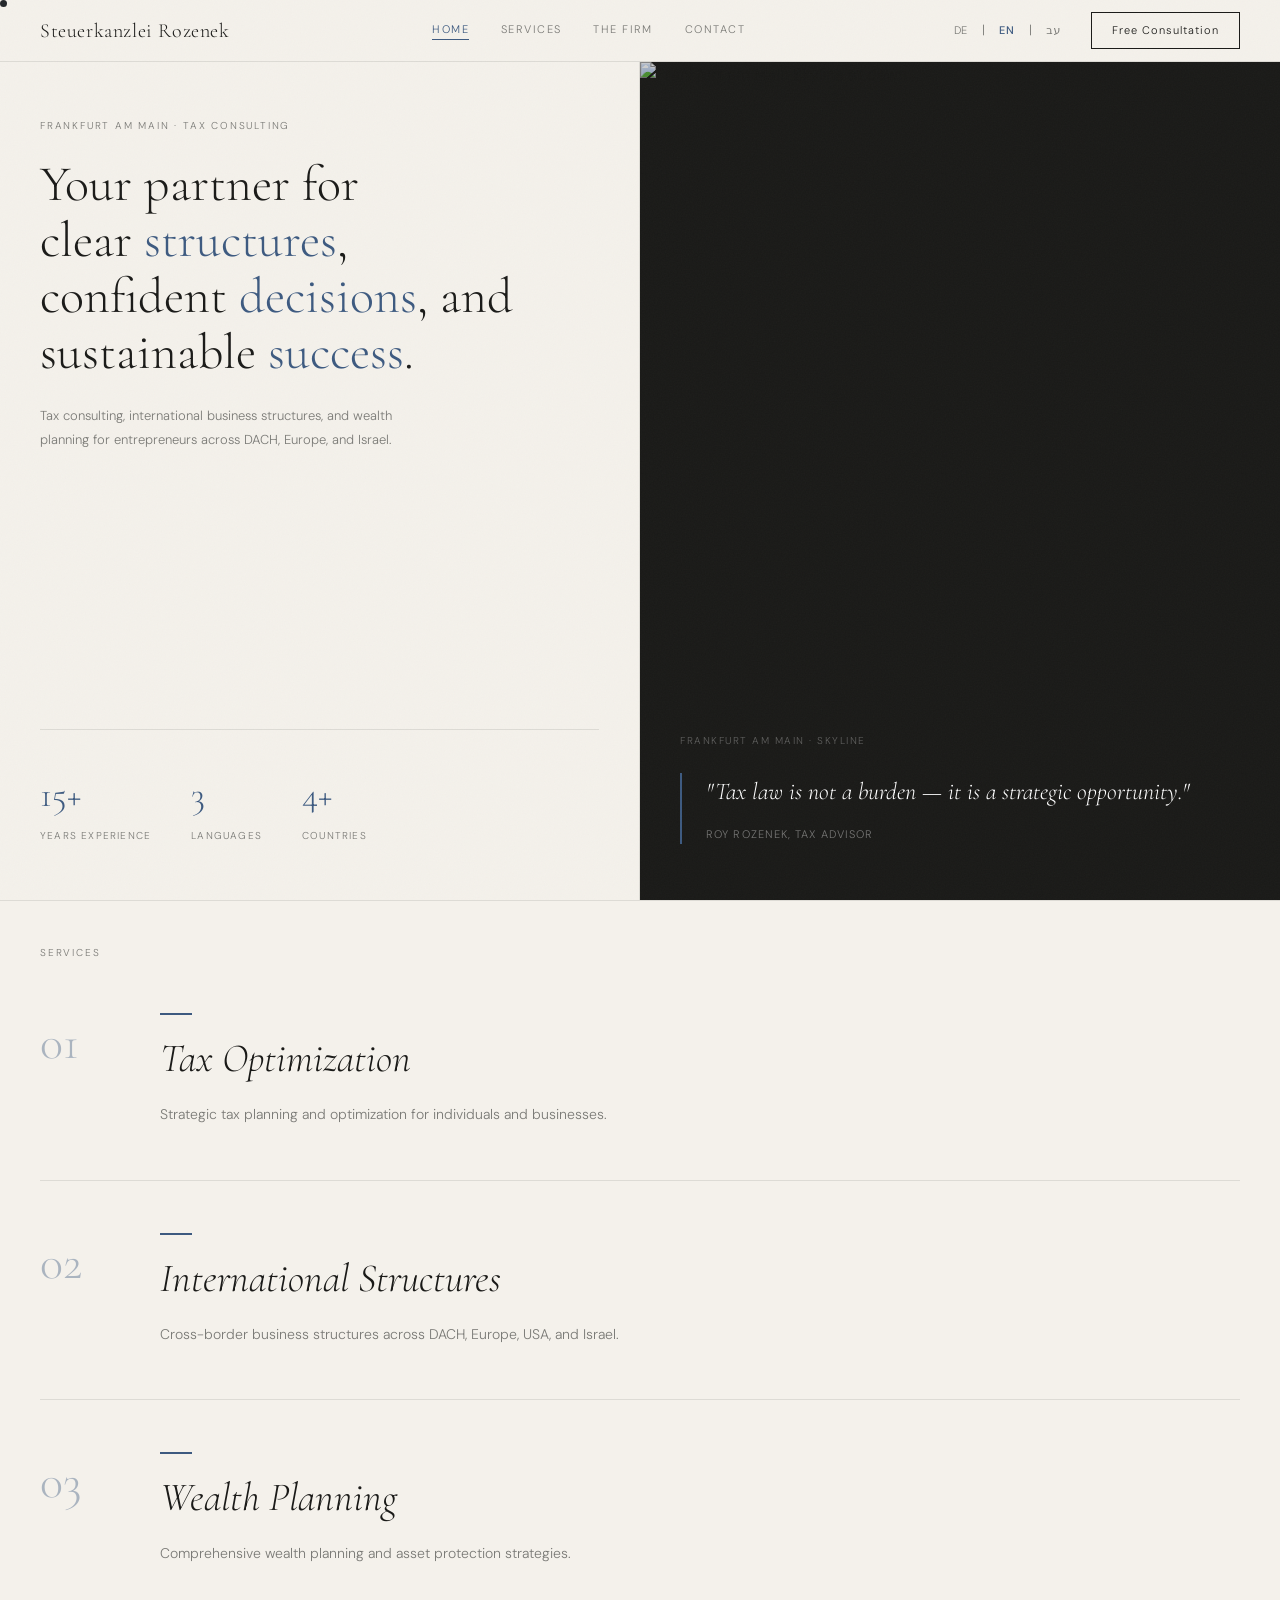
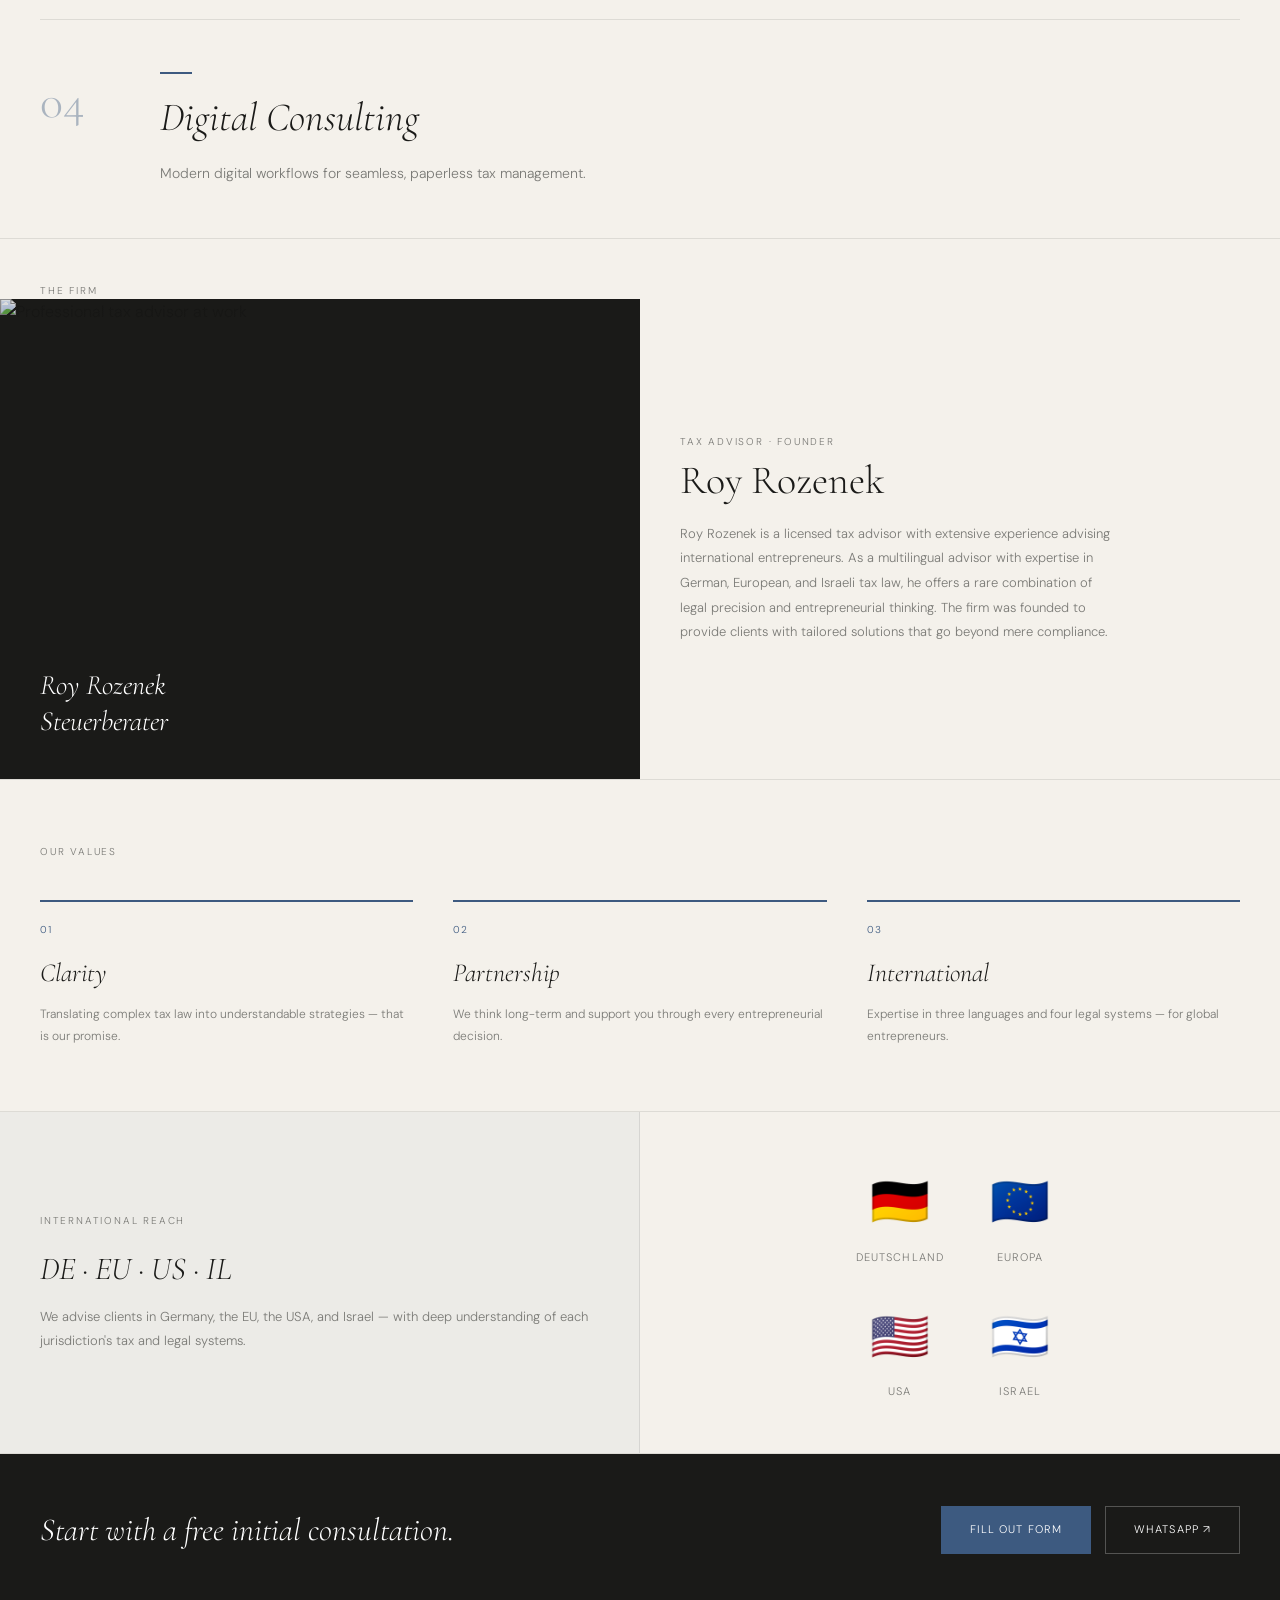
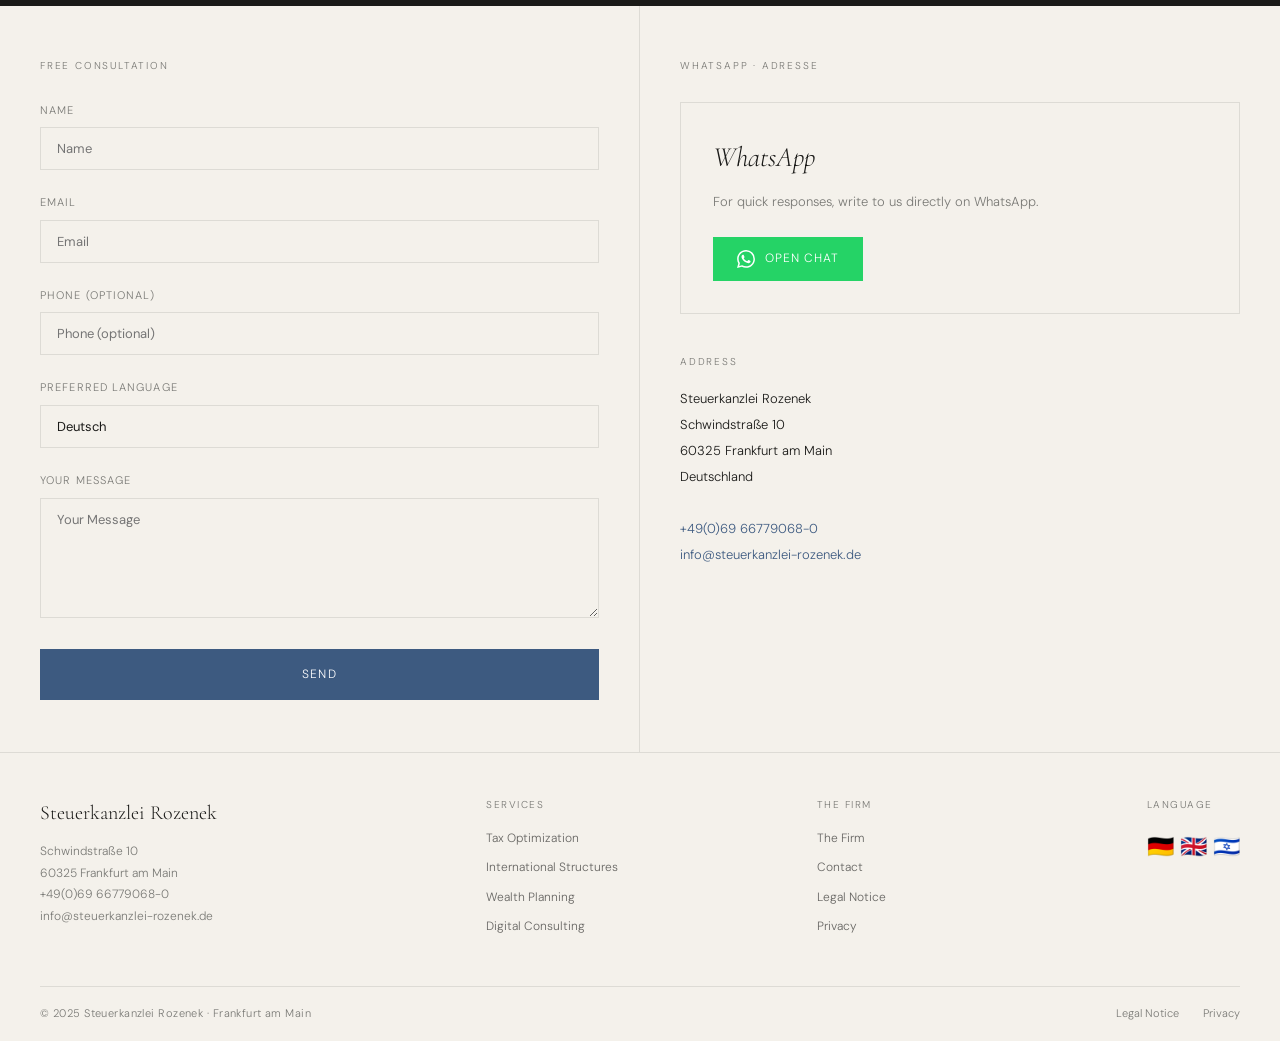
==== index.html @ 2267c28c "feat: merge all pages into single-page layout with anchor navigation" ====
<!DOCTYPE html>
<html lang="de" dir="ltr">
<head>
  <meta charset="UTF-8">
  <meta name="viewport" content="width=device-width, initial-scale=1.0">
  <title>Steuerkanzlei Rozenek — Frankfurt am Main</title>
  <meta name="description" content="Steuerberatung, internationale Unternehmensstrukturen und Vermögensplanung. Frankfurt am Main.">
  <link rel="preconnect" href="https://fonts.googleapis.com">
  <link rel="preconnect" href="https://fonts.gstatic.com" crossorigin>
  <link href="https://fonts.googleapis.com/css2?family=Cormorant+Garamond:ital,wght@0,300;0,400;1,300;1,400&family=DM+Sans:wght@300;400;500&display=swap" rel="stylesheet">
  <link rel="stylesheet" href="style.css">
  <style>
    /* ── Hero ── */
    .hero { display: grid; grid-template-columns: 1fr 1fr; min-height: calc(100vh - var(--nav-h)); }
    .hero-left {
      padding: 56px 40px; display: flex; flex-direction: column;
      justify-content: space-between; border-right: 1px solid var(--line);
    }
    .hero-label { font-size: 10px; letter-spacing: .18em; text-transform: uppercase; color: var(--muted); margin-bottom: 22px; }
    .hero-title { font-family: var(--serif); font-size: 50px; font-weight: 300; line-height: 1.12; }
    .hero-title > span { display: block; }
    .hero-title .kw { color: var(--accent); font-style: normal; }
    .hero-subtitle { font-size: 13px; color: var(--muted); line-height: 1.85; max-width: 380px; margin-top: 24px; }
    .hero-stats { display: flex; gap: 40px; padding-top: 36px; border-top: 1px solid var(--line); }
    .stat-num { font-family: var(--serif); font-size: 36px; font-weight: 300; color: var(--accent); }
    .stat-label { font-size: 10px; letter-spacing: .12em; text-transform: uppercase; color: var(--muted); margin-top: 4px; }
    .hero-right {
      background: var(--bg-dark); padding: 56px 40px;
      display: flex; flex-direction: column; justify-content: flex-end;
      position: relative; overflow: hidden;
    }
    .hero-right-img {
      position: absolute; inset: 0;
      width: 100%; height: 100%; object-fit: cover;
      animation: heroZoom 14s ease-in-out infinite;
      transform-origin: center center;
    }
    @keyframes heroZoom {
      0%, 100% { transform: scale(1.0); }
      50%       { transform: scale(1.10); }
    }
    .hero-right-overlay {
      position: absolute; inset: 0;
      background: linear-gradient(to top, rgba(26,26,24,.82) 0%, rgba(26,26,24,.40) 55%, rgba(26,26,24,.22) 100%);
    }
    .hero-img-label { font-size: 10px; letter-spacing: .15em; text-transform: uppercase; color: rgba(255,255,255,.3); margin-bottom: 24px; position: relative; }
    .quote-block { position: relative; border-left: 2px solid var(--accent); padding-left: 24px; }
    .quote-text { font-family: var(--serif); font-size: 24px; font-weight: 300; font-style: italic; color: #fff; line-height: 1.55; margin-bottom: 16px; }
    .quote-author { font-size: 11px; letter-spacing: .1em; text-transform: uppercase; color: rgba(255,255,255,.4); }

    /* ── Section head ── */
    .section-head { padding: 44px 40px 0; border-top: 1px solid var(--line); }
    .section-head-label { font-size: 10px; letter-spacing: .18em; text-transform: uppercase; color: var(--muted); }

    /* ── Services section ── */
    .services-list { padding: 0 40px; }
    .service-row {
      display: grid; grid-template-columns: 80px 1fr;
      gap: 40px; padding: 52px 0;
      border-bottom: 1px solid var(--line);
      align-items: start;
    }
    .service-row:last-child { border-bottom: none; }
    .service-row-num { font-family: var(--serif); font-size: 48px; font-weight: 300; color: var(--accent); opacity: .4; line-height: 1; padding-top: 6px; }
    .service-row-body { max-width: 720px; }
    .service-row-name { font-family: var(--serif); font-size: 40px; font-weight: 300; font-style: italic; margin-bottom: 20px; line-height: 1.15; }
    .service-row-desc { font-size: 14px; color: var(--muted); line-height: 1.9; }
    .service-row-accent { display: block; width: 32px; height: 2px; background: var(--accent); margin-bottom: 20px; }

    /* ── About section ── */
    .roy-section { display: grid; grid-template-columns: 1fr 1fr; border-bottom: 1px solid var(--line); }
    .roy-photo {
      background: var(--bg-dark); min-height: 480px;
      display: flex; align-items: flex-end; padding: 40px;
      position: relative; overflow: hidden;
    }
    .roy-photo-img {
      position: absolute; inset: 0;
      width: 100%; height: 100%; object-fit: cover;
      object-position: center top;
      filter: grayscale(18%) contrast(1.04);
      transition: transform 8s ease;
    }
    .roy-photo:hover .roy-photo-img { transform: scale(1.04); }
    .roy-photo::before {
      content: ''; position: absolute; inset: 0; z-index: 1;
      background: linear-gradient(to top, rgba(26,26,24,.88) 0%, rgba(26,26,24,.40) 55%, rgba(26,26,24,.15) 100%);
    }
    .roy-photo-label { position: relative; z-index: 2; font-family: var(--serif); font-size: 28px; font-weight: 300; font-style: italic; color: #fff; line-height: 1.3; }
    .roy-bio { padding: 52px 40px; display: flex; flex-direction: column; justify-content: center; }
    .roy-bio-label { font-size: 10px; letter-spacing: .18em; text-transform: uppercase; color: var(--muted); margin-bottom: 8px; }
    .roy-name { font-family: var(--serif); font-size: 40px; font-weight: 300; margin-bottom: 20px; line-height: 1.1; }
    .roy-bio-text { font-size: 13px; color: var(--muted); line-height: 1.9; max-width: 440px; }
    .values-section { padding: 64px 40px; border-bottom: 1px solid var(--line); }
    .values-label { font-size: 10px; letter-spacing: .18em; text-transform: uppercase; color: var(--muted); margin-bottom: 40px; }
    .values-grid { display: grid; grid-template-columns: repeat(3, 1fr); gap: 40px; }
    .value-item { border-top: 2px solid var(--accent); padding-top: 20px; }
    .value-num { font-size: 10px; color: var(--accent); letter-spacing: .1em; margin-bottom: 14px; }
    .value-title { font-family: var(--serif); font-size: 26px; font-weight: 300; font-style: italic; margin-bottom: 10px; }
    .value-desc { font-size: 12px; color: var(--muted); line-height: 1.8; }
    .reach-section { display: grid; grid-template-columns: 1fr 1fr; border-bottom: 1px solid var(--line); }
    .reach-left { padding: 52px 40px; background: rgba(61,90,128,.04); display: flex; flex-direction: column; justify-content: center; border-right: 1px solid var(--line); }
    .reach-label { font-size: 10px; letter-spacing: .18em; text-transform: uppercase; color: var(--muted); margin-bottom: 20px; }
    .reach-title { font-family: var(--serif); font-size: 32px; font-weight: 300; font-style: italic; line-height: 1.25; margin-bottom: 16px; }
    .reach-text { font-size: 13px; color: var(--muted); line-height: 1.85; }
    .reach-right { padding: 52px 40px; display: flex; align-items: center; justify-content: center; }
    .flags-grid { display: grid; grid-template-columns: 1fr 1fr; gap: 32px; }
    .flag-item { text-align: center; }
    .flag-item .flag { font-size: 48px; margin-bottom: 8px; }
    .flag-item .flag-label { font-size: 11px; letter-spacing: .1em; text-transform: uppercase; color: var(--muted); }

    /* ── Contact section ── */
    .contact-grid { display: grid; grid-template-columns: 1fr 1fr; min-height: 540px; }
    .contact-form-col { padding: 52px 40px; border-right: 1px solid var(--line); }
    .contact-right-col { padding: 52px 40px; }
    .contact-col-label { font-size: 10px; letter-spacing: .18em; text-transform: uppercase; color: var(--muted); margin-bottom: 28px; }
    .form-group { margin-bottom: 24px; }
    .form-group label { display: block; font-size: 11px; letter-spacing: .1em; text-transform: uppercase; color: var(--muted); margin-bottom: 8px; }
    .form-group input, .form-group select, .form-group textarea {
      width: 100%; padding: 12px 16px;
      border: 1px solid var(--line); background: transparent;
      font-family: var(--sans); font-size: 13px; color: var(--text);
      transition: border-color .2s; outline: none; appearance: none;
    }
    .form-group input:focus, .form-group select:focus, .form-group textarea:focus { border-color: var(--accent); }
    .form-group textarea { resize: vertical; min-height: 120px; }
    .form-submit {
      width: 100%; padding: 16px; background: var(--accent); color: #fff;
      font-size: 12px; letter-spacing: .1em; text-transform: uppercase;
      border: none; cursor: pointer; font-family: var(--sans);
      transition: background .2s, transform .2s, box-shadow .2s;
    }
    .form-submit:hover { background: #2e4460; transform: translateY(-2px); box-shadow: 0 8px 24px rgba(61,90,128,.25); }
    .form-success {
      display: none; padding: 20px; border-left: 3px solid var(--accent);
      background: rgba(61,90,128,.06);
      font-family: var(--serif); font-style: italic; font-size: 18px;
      line-height: 1.5; color: var(--text);
    }
    .wa-card { border: 1px solid var(--line); padding: 32px; margin-bottom: 40px; transition: border-color .2s; }
    .wa-card:hover { border-color: var(--accent); }
    .wa-card-title { font-family: var(--serif); font-size: 28px; font-weight: 300; font-style: italic; margin-bottom: 12px; }
    .wa-card-text { font-size: 13px; color: var(--muted); margin-bottom: 24px; line-height: 1.7; }
    .wa-btn {
      display: inline-flex; align-items: center; gap: 10px;
      background: #25D366; color: #fff; padding: 12px 24px;
      font-size: 12px; letter-spacing: .08em; text-transform: uppercase;
      transition: background .2s;
    }
    .wa-btn:hover { background: #1da851; }
    .address-title { font-size: 10px; letter-spacing: .18em; text-transform: uppercase; color: var(--muted); margin-bottom: 16px; }
    .address-text { font-size: 13px; color: var(--text); line-height: 2; }
    .address-text a { color: var(--accent); }

    /* ── Responsive ── */
    @media (max-width: 860px) {
      .hero { grid-template-columns: 1fr; }
      .hero-right { display: none; }
      .section-head { padding: 32px 20px 0; }
      .services-list { padding: 0 20px; }
      .service-row { grid-template-columns: 1fr; gap: 14px; padding: 40px 0; }
      .service-row-num { font-size: 32px; }
      .service-row-name { font-size: 28px; }
      .roy-section { grid-template-columns: 1fr; }
      .roy-photo { min-height: 280px; }
      .roy-bio { padding: 32px 20px; }
      .values-section { padding: 44px 20px; }
      .values-grid { grid-template-columns: 1fr; gap: 28px; }
      .reach-section { grid-template-columns: 1fr; }
      .reach-right { display: none; }
      .contact-grid { grid-template-columns: 1fr; }
      .contact-form-col { padding: 32px 20px; border-right: none; border-bottom: 1px solid var(--line); }
      .contact-right-col { padding: 32px 20px; }
    }
  </style>
</head>
<body>

<div class="cur" id="cur-dot"></div>
<div class="cur" id="cur-ring"></div>

<nav>
  <a href="#home" class="nav-logo">Steuerkanzlei Rozenek</a>
  <div class="nav-links">
    <a href="#home" class="active" data-i18n="nav_home">Startseite</a>
    <a href="#services" data-i18n="nav_services">Leistungen</a>
    <a href="#about" data-i18n="nav_about">Kanzlei</a>
    <a href="#contact" data-i18n="nav_contact">Kontakt</a>
  </div>
  <div class="nav-right">
    <div class="lang-switcher">
      <button data-lang="de" class="active">DE</button>
      <span class="lang-sep">|</span>
      <button data-lang="en">EN</button>
      <span class="lang-sep">|</span>
      <button data-lang="he">עב</button>
    </div>
    <a href="#contact" class="nav-cta" data-i18n="nav_cta">Erstberatung</a>
  </div>
  <button class="burger" id="burger" aria-label="Menu" aria-expanded="false">
    <span></span><span></span><span></span>
  </button>
</nav>

<div class="mobile-menu" id="mobile-menu">
  <a href="#home" data-i18n="nav_home">Startseite</a>
  <a href="#services" data-i18n="nav_services">Leistungen</a>
  <a href="#about" data-i18n="nav_about">Kanzlei</a>
  <a href="#contact" data-i18n="nav_contact">Kontakt</a>
  <a href="#contact" class="nav-cta" style="margin-top:8px" data-i18n="nav_cta">Erstberatung</a>
  <div class="mobile-lang">
    <button data-lang="de" class="active">DE</button>
    <button data-lang="en">EN</button>
    <button data-lang="he">עב</button>
  </div>
</div>

<!-- ═══ HOME ═══ -->
<section id="home" class="hero">
  <div class="hero-left">
    <div>
      <p class="hero-label reveal" data-i18n="hero_label">Frankfurt am Main · Steuerberatung</p>
      <h1 class="hero-title reveal">
        <span data-i18n="hero_title_1">Ihr Partner für</span>
        <span data-i18n-html="hero_line2">klare <em class="kw">Strukturen</em>,</span>
        <span data-i18n-html="hero_line3">sichere <em class="kw">Entscheidungen</em> und nachhaltigen <em class="kw">Erfolg</em>.</span>
      </h1>
      <p class="hero-subtitle reveal" data-i18n="hero_subtitle">Steuerberatung, internationale Unternehmensstrukturen und Vermögensplanung für Unternehmer in DACH, Europa und Israel.</p>
    </div>
    <div class="hero-stats reveal">
      <div><div class="stat-num">15+</div><div class="stat-label" data-i18n="stat_years_label">Jahre Erfahrung</div></div>
      <div><div class="stat-num">3</div><div class="stat-label" data-i18n="stat_langs_label">Sprachen</div></div>
      <div><div class="stat-num">4+</div><div class="stat-label" data-i18n="stat_countries_label">Länder</div></div>
    </div>
  </div>
  <div class="hero-right">
    <img class="hero-right-img"
         src="https://upload.wikimedia.org/wikipedia/commons/thumb/5/51/Seat_of_the_European_Central_Bank_and_Frankfurt_Skyline_at_dawn_20150422_1.jpg/1920px-Seat_of_the_European_Central_Bank_and_Frankfurt_Skyline_at_dawn_20150422_1.jpg"
         alt="Frankfurt am Main Skyline at dawn" loading="eager">
    <div class="hero-right-overlay"></div>
    <p class="hero-img-label">Frankfurt am Main · Skyline</p>
    <div class="quote-block reveal">
      <p class="quote-text" data-i18n="hero_quote">"Steuerrecht ist keine Last — es ist eine strategische Chance."</p>
      <p class="quote-author" data-i18n="hero_quote_author">Roy Rozenek, Steuerberater</p>
    </div>
  </div>
</section>

<!-- ═══ LEISTUNGEN ═══ -->
<section id="services">
  <div class="section-head">
    <p class="section-head-label reveal" data-i18n="services_label">Leistungen</p>
  </div>
  <div class="services-list">
    <div class="service-row reveal">
      <div class="service-row-num">01</div>
      <div class="service-row-body">
        <span class="service-row-accent"></span>
        <h2 class="service-row-name" data-i18n="s1_name">Steueroptimierung</h2>
        <p class="service-row-desc" data-i18n="s1_desc">Strategische Steuerplanung und -optimierung für Privatpersonen und Unternehmen.</p>
      </div>
    </div>
    <div class="service-row reveal">
      <div class="service-row-num">02</div>
      <div class="service-row-body">
        <span class="service-row-accent"></span>
        <h2 class="service-row-name" data-i18n="s2_name">Internationale Strukturen</h2>
        <p class="service-row-desc" data-i18n="s2_desc">Grenzüberschreitende Unternehmensstrukturen in DACH, Europa, USA und Israel.</p>
      </div>
    </div>
    <div class="service-row reveal">
      <div class="service-row-num">03</div>
      <div class="service-row-body">
        <span class="service-row-accent"></span>
        <h2 class="service-row-name" data-i18n="s3_name">Vermögensplanung</h2>
        <p class="service-row-desc" data-i18n="s3_desc">Umfassende Vermögensplanung und Vermögensschutzstrategien.</p>
      </div>
    </div>
    <div class="service-row reveal">
      <div class="service-row-num">04</div>
      <div class="service-row-body">
        <span class="service-row-accent"></span>
        <h2 class="service-row-name" data-i18n="s4_name">Digital Consulting</h2>
        <p class="service-row-desc" data-i18n="s4_desc">Moderne digitale Workflows für papierloses Steuer-Management.</p>
      </div>
    </div>
  </div>
</section>

<!-- ═══ KANZLEI ═══ -->
<section id="about">
  <div class="section-head">
    <p class="section-head-label reveal" data-i18n="about_label">Die Kanzlei</p>
  </div>
  <div class="roy-section">
    <div class="roy-photo reveal">
      <img class="roy-photo-img"
           src="https://images.pexels.com/photos/7821716/pexels-photo-7821716.jpeg?auto=compress&cs=tinysrgb&w=900&q=85"
           alt="Professional tax advisor at work" loading="lazy">
      <div class="roy-photo-label">Roy Rozenek<br>Steuerberater</div>
    </div>
    <div class="roy-bio reveal">
      <p class="roy-bio-label" data-i18n="about_roy_label">Steuerberater · Gründer</p>
      <h2 class="roy-name">Roy Rozenek</h2>
      <p class="roy-bio-text" data-i18n="about_roy_bio">Roy Rozenek ist zugelassener Steuerberater mit langjähriger Erfahrung in der Beratung internationaler Unternehmer.</p>
    </div>
  </div>
  <div class="values-section">
    <p class="values-label reveal" data-i18n="values_label">Unsere Werte</p>
    <div class="values-grid">
      <div class="value-item reveal">
        <div class="value-num">01</div>
        <h3 class="value-title" data-i18n="val1_title">Klarheit</h3>
        <p class="value-desc" data-i18n="val1_desc">Komplexes Steuerrecht in verständliche Strategien übersetzen.</p>
      </div>
      <div class="value-item reveal">
        <div class="value-num">02</div>
        <h3 class="value-title" data-i18n="val2_title">Partnerschaft</h3>
        <p class="value-desc" data-i18n="val2_desc">Wir denken langfristig und begleiten Sie bei jeder Entscheidung.</p>
      </div>
      <div class="value-item reveal">
        <div class="value-num">03</div>
        <h3 class="value-title" data-i18n="val3_title">International</h3>
        <p class="value-desc" data-i18n="val3_desc">Kompetenz in drei Sprachen und vier Rechtssystemen.</p>
      </div>
    </div>
  </div>
  <div class="reach-section">
    <div class="reach-left">
      <p class="reach-label reveal" data-i18n="reach_label">Internationale Präsenz</p>
      <h2 class="reach-title reveal">DE · EU · US · IL</h2>
      <p class="reach-text reveal" data-i18n="reach_text">Wir beraten Mandanten in Deutschland, der EU, den USA und Israel.</p>
    </div>
    <div class="reach-right reveal">
      <div class="flags-grid">
        <div class="flag-item"><div class="flag">🇩🇪</div><div class="flag-label">Deutschland</div></div>
        <div class="flag-item"><div class="flag">🇪🇺</div><div class="flag-label">Europa</div></div>
        <div class="flag-item"><div class="flag">🇺🇸</div><div class="flag-label">USA</div></div>
        <div class="flag-item"><div class="flag">🇮🇱</div><div class="flag-label">Israel</div></div>
      </div>
    </div>
  </div>
</section>

<!-- ═══ CTA ═══ -->
<section class="cta-band">
  <p class="cta-band-text reveal" data-i18n="cta_text">Starten Sie mit einer kostenlosen Erstberatung.</p>
  <div class="cta-band-buttons reveal">
    <a href="#contact" class="btn-primary" data-i18n="cta_btn_form">Formular ausfüllen</a>
    <a href="#contact" class="btn-wa" data-i18n="cta_btn_wa">WhatsApp ↗</a>
  </div>
</section>

<!-- ═══ KONTAKT ═══ -->
<section id="contact">
  <div class="contact-grid">
    <div class="contact-form-col">
      <p class="contact-col-label reveal" data-i18n="nav_cta">Erstberatung</p>
      <form id="contact-form" class="reveal" action="https://formspree.io/f/YOUR_FORM_ID" method="POST">
        <div class="form-group">
          <label for="name" data-i18n="form_name">Name</label>
          <input type="text" id="name" name="name" required data-i18n-placeholder="form_name" placeholder="Name">
        </div>
        <div class="form-group">
          <label for="email" data-i18n="form_email">E-Mail</label>
          <input type="email" id="email" name="email" required data-i18n-placeholder="form_email" placeholder="E-Mail">
        </div>
        <div class="form-group">
          <label for="phone" data-i18n="form_phone">Telefon (optional)</label>
          <input type="tel" id="phone" name="phone" data-i18n-placeholder="form_phone" placeholder="Telefon (optional)">
        </div>
        <div class="form-group">
          <label for="lang_pref" data-i18n="form_lang">Bevorzugte Sprache</label>
          <select id="lang_pref" name="lang_preference">
            <option value="de">Deutsch</option>
            <option value="en">English</option>
            <option value="he">עברית</option>
          </select>
        </div>
        <div class="form-group">
          <label for="message" data-i18n="form_message">Ihre Nachricht</label>
          <textarea id="message" name="message" required data-i18n-placeholder="form_message" placeholder="Ihre Nachricht"></textarea>
        </div>
        <button type="submit" class="form-submit" data-i18n="form_submit">Senden</button>
      </form>
      <div class="form-success" id="form-success" data-i18n="form_success">
        Vielen Dank! Wir melden uns in Kürze bei Ihnen.
      </div>
    </div>
    <div class="contact-right-col">
      <p class="contact-col-label reveal">WhatsApp · Adresse</p>
      <div class="wa-card reveal">
        <h3 class="wa-card-title" data-i18n="wa_title">WhatsApp</h3>
        <p class="wa-card-text" data-i18n="wa_text">Für schnelle Antworten schreiben Sie uns direkt auf WhatsApp.</p>
        <a class="wa-btn" href="https://wa.me/4969667790680" data-i18n-href="wa" target="_blank" rel="noopener">
          <svg width="18" height="18" viewBox="0 0 24 24" fill="currentColor"><path d="M17.472 14.382c-.297-.149-1.758-.867-2.03-.967-.273-.099-.471-.148-.67.15-.197.297-.767.966-.94 1.164-.173.199-.347.223-.644.075-.297-.15-1.255-.463-2.39-1.475-.883-.788-1.48-1.761-1.653-2.059-.173-.297-.018-.458.13-.606.134-.133.298-.347.446-.52.149-.174.198-.298.298-.497.099-.198.05-.371-.025-.52-.075-.149-.669-1.612-.916-2.207-.242-.579-.487-.5-.669-.51-.173-.008-.371-.01-.57-.01-.198 0-.52.074-.792.372-.272.297-1.04 1.016-1.04 2.479 0 1.462 1.065 2.875 1.213 3.074.149.198 2.096 3.2 5.077 4.487.709.306 1.262.489 1.694.625.712.227 1.36.195 1.871.118.571-.085 1.758-.719 2.006-1.413.248-.694.248-1.289.173-1.413-.074-.124-.272-.198-.57-.347m-5.421 7.403h-.004a9.87 9.87 0 01-5.031-1.378l-.361-.214-3.741.982.998-3.648-.235-.374a9.86 9.86 0 01-1.51-5.26c.001-5.45 4.436-9.884 9.888-9.884 2.64 0 5.122 1.03 6.988 2.898a9.825 9.825 0 012.893 6.994c-.003 5.45-4.437 9.884-9.885 9.884m8.413-18.297A11.815 11.815 0 0012.05 0C5.495 0 .16 5.335.157 11.892c0 2.096.547 4.142 1.588 5.945L.057 24l6.305-1.654a11.882 11.882 0 005.683 1.448h.005c6.554 0 11.89-5.335 11.893-11.893a11.821 11.821 0 00-3.48-8.413z"/></svg>
          <span data-i18n="wa_btn">Chat öffnen</span>
        </a>
      </div>
      <div class="address-block reveal">
        <p class="address-title" data-i18n="address_label">Adresse</p>
        <div class="address-text">
          Steuerkanzlei Rozenek<br>
          Schwindstraße 10<br>
          60325 Frankfurt am Main<br>
          Deutschland<br><br>
          <a href="tel:+4969667790680">+49(0)69 66779068-0</a><br>
          <a href="mailto:info@steuerkanzlei-rozenek.de">info@steuerkanzlei-rozenek.de</a>
        </div>
      </div>
    </div>
  </div>
</section>

<footer>
  <div class="footer-grid">
    <div class="footer-brand">
      <div class="logo">Steuerkanzlei Rozenek</div>
      <p>Schwindstraße 10<br>60325 Frankfurt am Main<br>+49(0)69 66779068-0<br>info@steuerkanzlei-rozenek.de</p>
    </div>
    <div class="footer-col">
      <div class="footer-col-title" data-i18n="footer_col_services">Leistungen</div>
      <a href="#services" data-i18n="s1_name">Steueroptimierung</a>
      <a href="#services" data-i18n="s2_name">Internationale Strukturen</a>
      <a href="#services" data-i18n="s3_name">Vermögensplanung</a>
      <a href="#services" data-i18n="s4_name">Digital Consulting</a>
    </div>
    <div class="footer-col">
      <div class="footer-col-title" data-i18n="footer_col_firm">Kanzlei</div>
      <a href="#about" data-i18n="nav_about">Kanzlei</a>
      <a href="#contact" data-i18n="nav_contact">Kontakt</a>
      <a href="impressum.html" data-i18n="footer_impressum">Impressum</a>
      <a href="datenschutz.html" data-i18n="footer_privacy">Datenschutz</a>
    </div>
    <div>
      <div class="footer-col-title" data-i18n="footer_col_lang">Sprache</div>
      <div class="footer-flags">🇩🇪 🇬🇧 🇮🇱</div>
    </div>
  </div>
  <div class="footer-bottom">
    <span class="footer-bottom-left" data-i18n="footer_copy">© 2025 Steuerkanzlei Rozenek · Frankfurt am Main</span>
    <div class="footer-bottom-right">
      <a href="impressum.html" data-i18n="footer_impressum">Impressum</a>
      <a href="datenschutz.html" data-i18n="footer_privacy">Datenschutz</a>
    </div>
  </div>
</footer>

<script src="translations.js"></script>
<script src="i18n.js"></script>
<script src="main.js"></script>
<script>
  const form = document.getElementById('contact-form');
  const success = document.getElementById('form-success');
  if (form) {
    form.addEventListener('submit', async e => {
      e.preventDefault();
      const data = Object.fromEntries(new FormData(form));
      try {
        const res = await fetch(form.action, {
          method: 'POST',
          headers: { 'Content-Type': 'application/json', Accept: 'application/json' },
          body: JSON.stringify(data)
        });
        if (res.ok) { form.style.display = 'none'; success.style.display = 'block'; }
        else { alert('Submission error. Please try again.'); }
      } catch { alert('Network error. Please try again.'); }
    });
  }
</script>
</body>
</html>
---- style.css ----
/* ============================================================
   Steuerkanzlei Rozenek — style.css
============================================================ */

/* ── Reset ── */
*, *::before, *::after { box-sizing: border-box; margin: 0; padding: 0; }
html { scroll-behavior: smooth; scroll-padding-top: calc(var(--nav-h) + 16px); }
img  { display: block; max-width: 100%; }
a    { color: inherit; text-decoration: none; }
button { border: none; background: none; cursor: pointer; font: inherit; }

/* ── Tokens ── */
:root {
  --bg:      #F4F1EB;
  --bg-dark: #1A1A18;
  --text:    #1A1A18;
  --muted:   #7A7A76;
  --accent:  #3D5A80;
  --line:    rgba(26,26,24,.10);
  --serif:   'Cormorant Garamond', Georgia, serif;
  --sans:    'DM Sans', system-ui, sans-serif;
  --nav-h:   62px;
}

/* ── Base ── */
body {
  background: var(--bg);
  color: var(--text);
  font-family: var(--sans);
  font-weight: 300;
  line-height: 1.6;
  overflow-x: hidden;
  animation: pgIn .28s ease-out both;
}
@keyframes pgIn {
  from { opacity: 0; transform: translateY(4px); }
  to   { opacity: 1; transform: none; }
}

/* Grain overlay */
body::after {
  content: '';
  position: fixed; inset: 0;
  pointer-events: none; z-index: 9990; opacity: .03;
  background-image: url("data:image/svg+xml,%3Csvg xmlns='http://www.w3.org/2000/svg' width='300' height='300'%3E%3Cfilter id='n'%3E%3CfeTurbulence type='fractalNoise' baseFrequency='.75' numOctaves='4' stitchTiles='stitch'/%3E%3C/filter%3E%3Crect width='300' height='300' filter='url(%23n)'/%3E%3C/svg%3E");
}

/* ── Custom Cursor ── */
@media (pointer: fine)  { *, *::before, *::after { cursor: none !important; } }
@media (pointer: coarse){ .cur { display: none !important; } }
.cur {
  position: fixed; top: 0; left: 0;
  border-radius: 50%; pointer-events: none;
  z-index: 9999; will-change: transform;
  mix-blend-mode: difference;
}
#cur-dot  { width: 7px;  height: 7px;  background: #fff; opacity: .9; transition: width .22s, height .22s, opacity .22s; }
#cur-ring { width: 36px; height: 36px; border: 1px solid #fff; opacity: .5; transition: width .3s, height .3s, opacity .3s; }
body.hovering #cur-dot  { width: 11px; height: 11px; opacity: 1; }
body.hovering #cur-ring { width: 48px; height: 48px; opacity: .7; }

/* ── Scroll Reveals ── */
.reveal {
  opacity: 0;
  transform: translateY(28px);
  transition: opacity .75s ease, transform .75s ease;
}
.reveal.visible { opacity: 1; transform: none; }
.reveal:nth-child(2) { transition-delay: .08s; }
.reveal:nth-child(3) { transition-delay: .16s; }
.reveal:nth-child(4) { transition-delay: .24s; }

/* ── Accessibility ── */
:focus-visible {
  outline: 2px solid var(--accent);
  outline-offset: 3px;
}

/* ── Nav ── */
nav {
  display: flex; align-items: center; justify-content: space-between;
  padding: 0 40px; height: var(--nav-h);
  border-bottom: 1px solid var(--line);
  background: var(--bg);
  position: sticky; top: 0; z-index: 100;
  transition: box-shadow .25s, border-bottom-color .25s;
}
nav.scrolled { box-shadow: 0 2px 20px rgba(26,26,24,.07); border-bottom-color: rgba(26,26,24,.18); }

.nav-logo {
  font-family: var(--serif); font-size: 20px; font-weight: 300;
  letter-spacing: .03em; color: var(--text); white-space: nowrap;
}

.nav-links { display: flex; gap: 32px; }
.nav-links a {
  position: relative;
  font-size: 11px; letter-spacing: .13em; text-transform: uppercase;
  color: var(--muted); transition: color .2s;
}
.nav-links a::before {
  content: '';
  position: absolute;
  inset: -5px -10px;
  background: rgba(26,26,24,.05);
  border-radius: 3px;
  opacity: 0;
  transition: opacity .2s;
}
.nav-links a:hover { color: var(--accent); }
.nav-links a:hover::before { opacity: 1; }
.nav-links a.active { color: var(--accent); border-bottom: 1px solid var(--accent); padding-bottom: 1px; }

.nav-right { display: flex; align-items: center; gap: 24px; }

.lang-switcher { display: flex; align-items: center; gap: 8px; }
.lang-switcher button {
  font-size: 11px; letter-spacing: .08em; color: var(--muted);
  transition: color .2s, background .2s; background: none; border: none;
  padding: 4px 6px; border-radius: 3px; cursor: pointer;
}
.lang-switcher button:hover { background: rgba(26,26,24,.06); color: var(--text); }
.lang-switcher button.active { color: var(--accent); font-weight: 500; }
.lang-sep { color: var(--muted); font-size: 13px; }

.nav-cta {
  border: 1px solid var(--text); padding: 9px 20px;
  font-size: 11px; letter-spacing: .09em; color: var(--text);
  transition: background .2s, color .2s; white-space: nowrap;
}
.nav-cta:hover { background: var(--accent); border-color: var(--accent); color: #fff; }

/* Burger */
.burger { display: none; flex-direction: column; gap: 5px; padding: 4px; }
.burger span { display: block; width: 22px; height: 1px; background: var(--text); transition: transform .25s, opacity .25s; }

/* Mobile menu */
.mobile-menu {
  position: fixed; inset: var(--nav-h) 0 0 0;
  background: var(--bg); z-index: 99;
  display: flex; flex-direction: column;
  align-items: center; justify-content: center; gap: 32px;
  border-top: 1px solid var(--line);
  transform: translateX(100%);
  visibility: hidden;
  transition: transform .45s cubic-bezier(.77,0,.175,1), visibility .45s;
}
.mobile-menu.open { transform: translateX(0); visibility: visible; }
.mobile-menu a { font-size: 28px; font-family: var(--serif); font-weight: 300; font-style: italic; color: var(--text); }
.mobile-menu .mobile-lang { display: flex; gap: 20px; margin-top: 16px; }
.mobile-menu .mobile-lang button { font-size: 15px; color: var(--muted); background: none; border: none; cursor: pointer; padding: 6px 10px; border-radius: 3px; transition: color .2s, background .2s; }
.mobile-menu .mobile-lang button:hover { background: rgba(26,26,24,.06); color: var(--text); }
.mobile-menu .mobile-lang button.active { color: var(--accent); font-weight: 500; }

/* ── Page Hero (inner pages) ── */
.page-hero {
  padding: 52px 40px 44px;
  border-bottom: 1px solid var(--line);
}
.page-hero-label {
  font-size: 10px; letter-spacing: .18em; text-transform: uppercase;
  color: var(--muted); margin-bottom: 16px;
}
.page-hero-title {
  font-family: var(--serif); font-size: 48px; font-weight: 300;
  font-style: italic; line-height: 1.1; color: var(--text);
}

/* ── CTA Band ── */
.cta-band {
  background: var(--bg-dark); padding: 52px 40px;
  display: flex; align-items: center; justify-content: space-between; gap: 40px;
}
.cta-band-text {
  font-family: var(--serif); font-size: 32px; font-weight: 300;
  font-style: italic; color: #fff; line-height: 1.3; max-width: 480px;
}
.cta-band-buttons { display: flex; gap: 14px; flex-shrink: 0; }
.btn-primary {
  background: var(--accent); color: #fff;
  padding: 14px 28px; font-size: 11px; letter-spacing: .1em;
  text-transform: uppercase; border: 1px solid var(--accent);
  transition: background .2s, transform .2s, box-shadow .2s; cursor: pointer;
}
.btn-primary:hover { background: #2e4460; transform: translateY(-2px); box-shadow: 0 10px 28px rgba(61,90,128,.28); }
.btn-primary:active { transform: scale(.98); box-shadow: none; }
.btn-wa {
  background: transparent; color: #fff;
  border: 1px solid rgba(255,255,255,.25); padding: 14px 28px;
  font-size: 11px; letter-spacing: .1em; text-transform: uppercase;
  transition: border-color .2s, transform .2s; cursor: pointer;
}
.btn-wa:hover { border-color: rgba(255,255,255,.6); transform: translateY(-2px); }

/* ── Footer ── */
footer {
  background: var(--bg); border-top: 1px solid var(--line);
  padding: 44px 40px 0;
}
.footer-grid {
  display: grid; grid-template-columns: 1.4fr 1fr 1fr auto;
  gap: 40px; padding-bottom: 40px;
}
.footer-brand .logo {
  font-family: var(--serif); font-size: 20px; font-weight: 300;
  margin-bottom: 6px;
}
.footer-brand p { font-size: 12px; color: var(--muted); line-height: 1.8; margin-top: 12px; }
.footer-col-title {
  font-size: 10px; letter-spacing: .15em; text-transform: uppercase;
  color: var(--muted); margin-bottom: 16px;
}
.footer-col a { display: block; font-size: 12px; color: rgba(26,26,24,.65); margin-bottom: 10px; transition: color .2s, transform .2s; }
.footer-col a:hover { color: var(--accent); transform: translateX(4px); }
.footer-flags { display: flex; gap: 12px; font-size: 22px; }
.footer-bottom {
  border-top: 1px solid var(--line); padding: 18px 0;
  display: flex; justify-content: space-between; align-items: center;
}
.footer-bottom-left { font-size: 11px; color: var(--muted); letter-spacing: .04em; }
.footer-bottom-right { display: flex; gap: 24px; }
.footer-bottom-right a { font-size: 11px; color: var(--muted); transition: color .2s; }
.footer-bottom-right a:hover { color: var(--text); }

/* ── RTL Overrides ── */
[dir="rtl"] .nav-links        { flex-direction: row-reverse; }
[dir="rtl"] .nav-right        { flex-direction: row-reverse; }
[dir="rtl"] .hero-left        { border-right: none; border-left: 1px solid var(--line); }
[dir="rtl"] .quote-block      { border-left: none; border-right: 2px solid var(--accent); padding-left: 0; padding-right: 24px; }
[dir="rtl"] .services-grid    { direction: rtl; }
[dir="rtl"] .footer-grid      { direction: rtl; }
[dir="rtl"] .page-hero        { text-align: right; }
[dir="rtl"] .about-left       { text-align: right; }
[dir="rtl"] .cta-band         { flex-direction: row-reverse; }
[dir="rtl"] .footer-bottom    { flex-direction: row-reverse; }

[dir="rtl"] .nav-links a,
[dir="rtl"] .nav-cta,
[dir="rtl"] .lang-switcher button,
[dir="rtl"] .page-hero-label,
[dir="rtl"] .footer-col-title,
[dir="rtl"] .hero-label,
[dir="rtl"] .about-label,
[dir="rtl"] .services-label,
[dir="rtl"] .footer-bottom-left { letter-spacing: 0; }

[dir="rtl"] .cta-band-text,
[dir="rtl"] .mobile-menu a,
[dir="rtl"] .page-hero-title,
[dir="rtl"] .quote-text { font-style: normal; }

/* ── Responsive ── */
@media (max-width: 1024px) {
  nav { padding: 0 28px; }
  .page-hero { padding: 40px 28px 36px; }
  .cta-band  { padding: 40px 28px; }
  footer     { padding: 36px 28px 0; }
}

@media (max-width: 860px) {
  .nav-links  { display: none; }
  .nav-cta    { display: none; }
  .lang-switcher { display: none; }
  .burger     { display: flex; }

  .hero       { grid-template-columns: 1fr !important; }
  .hero-right { display: none; }

  .services-grid { grid-template-columns: 1fr 1fr !important; }
  .about-strip   { grid-template-columns: 1fr !important; }
  .about-right   { display: none; }

  .footer-grid { grid-template-columns: 1fr 1fr; gap: 32px; }
  .cta-band    { flex-direction: column; align-items: flex-start; }
}

@media (max-width: 480px) {
  nav { padding: 0 18px; }
  .page-hero { padding: 32px 18px 28px; }
  .page-hero-title { font-size: 32px; }
  .cta-band  { padding: 32px 18px; }
  .cta-band-text { font-size: 24px; }
  .cta-band-buttons { flex-direction: column; width: 100%; }
  .btn-primary, .btn-wa { text-align: center; }
  .services-grid { grid-template-columns: 1fr !important; }
  footer     { padding: 32px 18px 0; }
  .footer-grid { grid-template-columns: 1fr; }
}
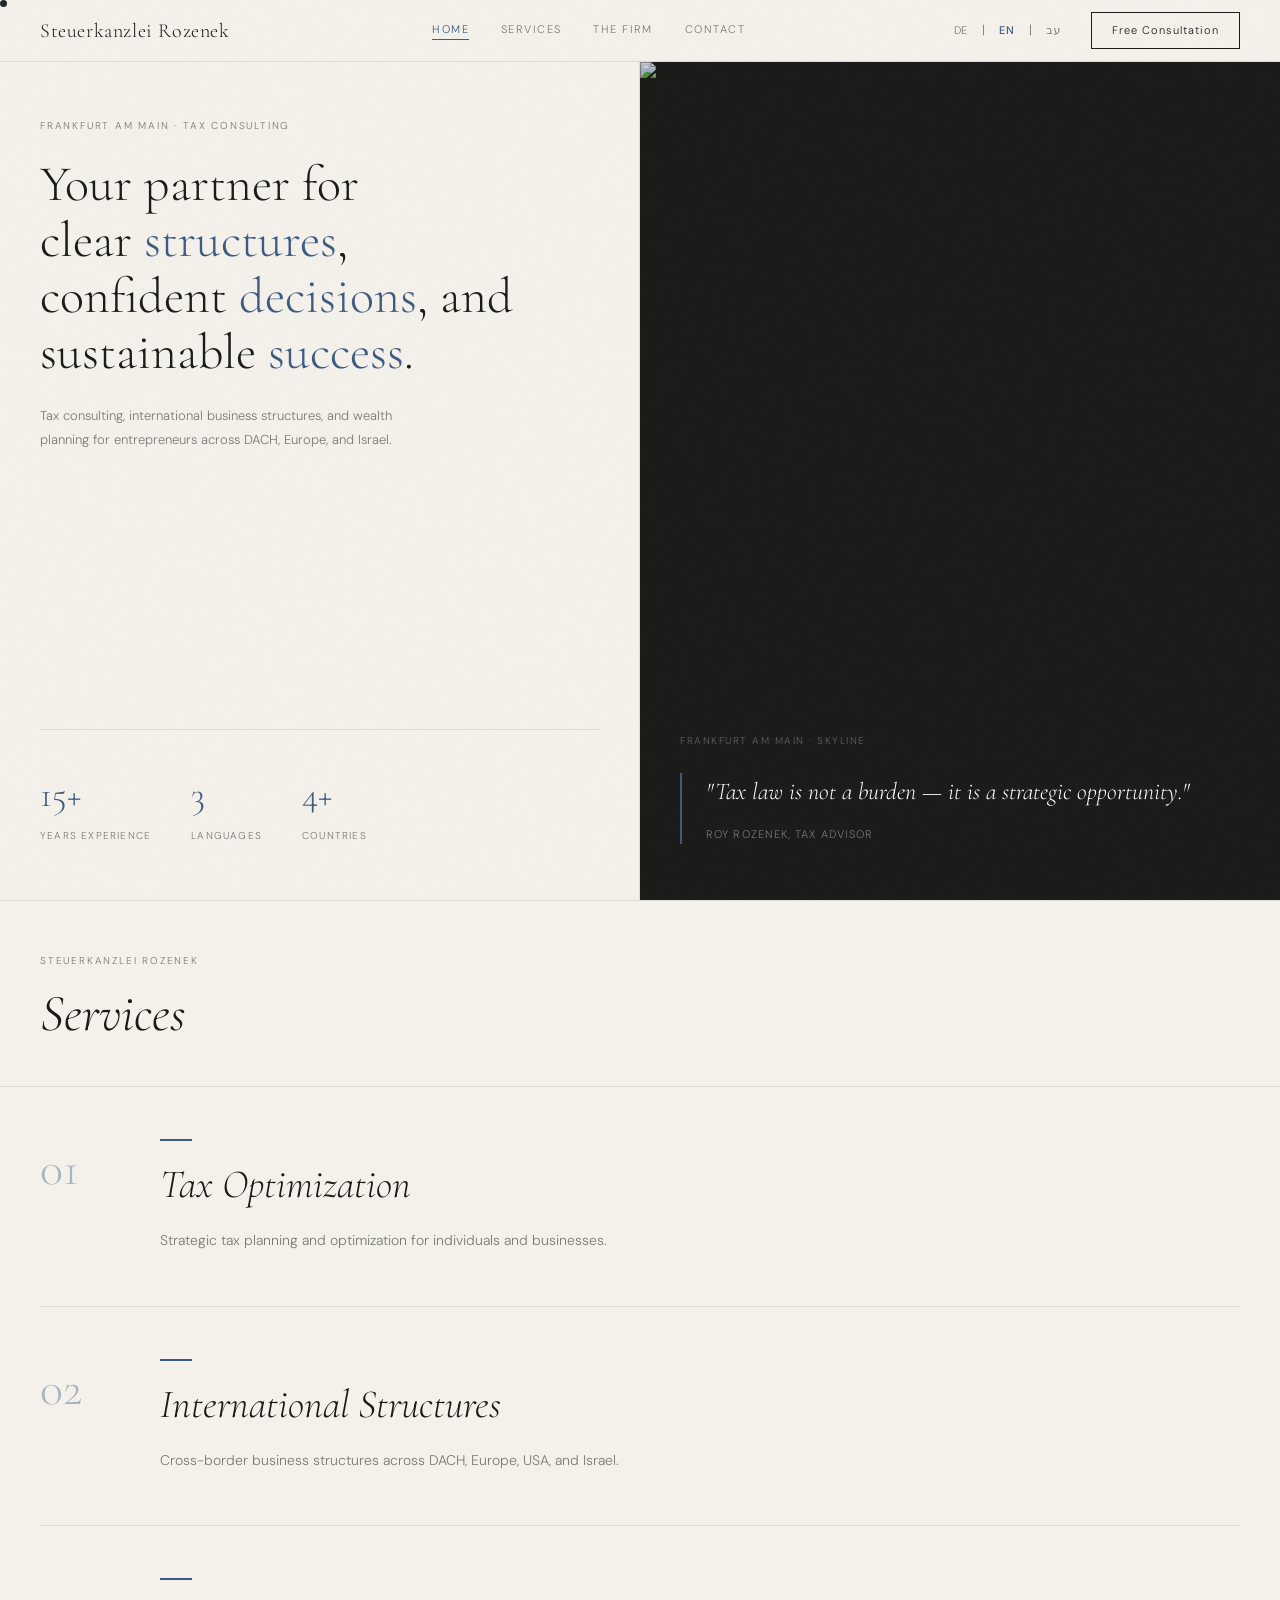
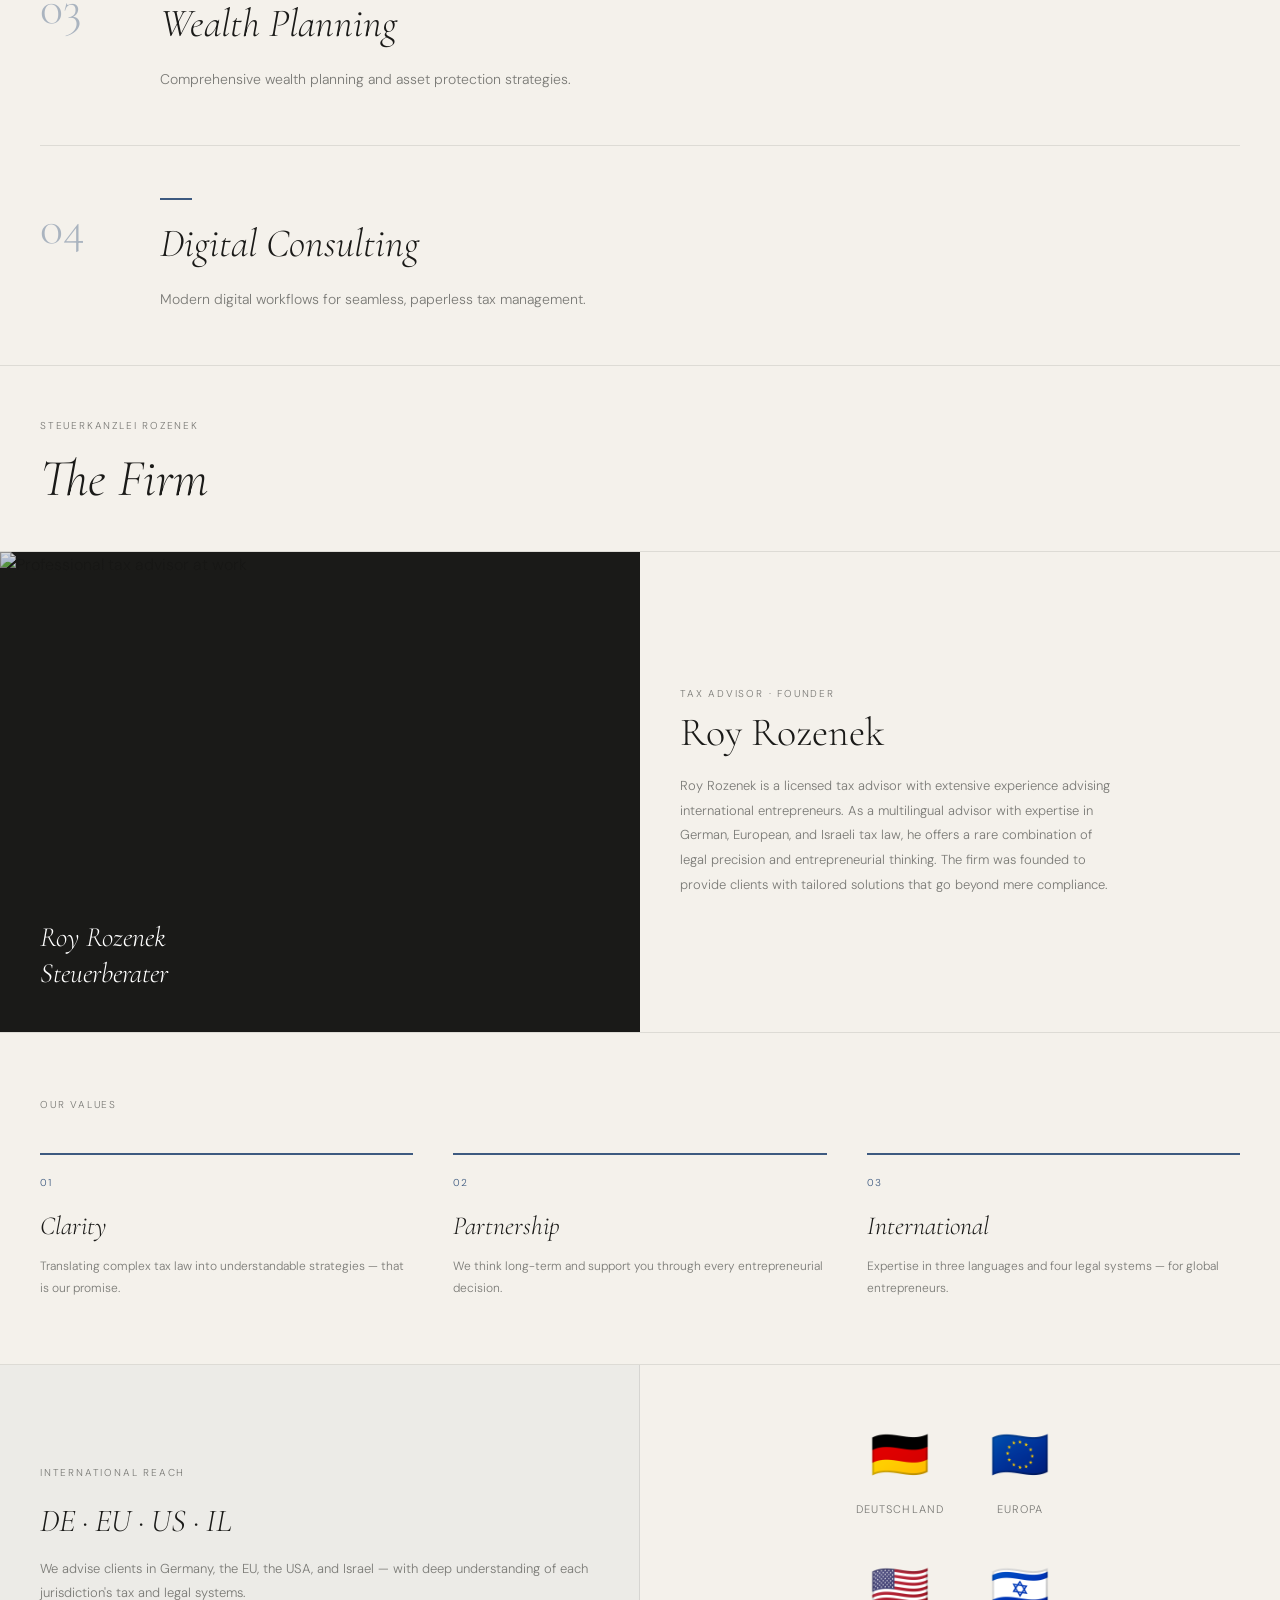
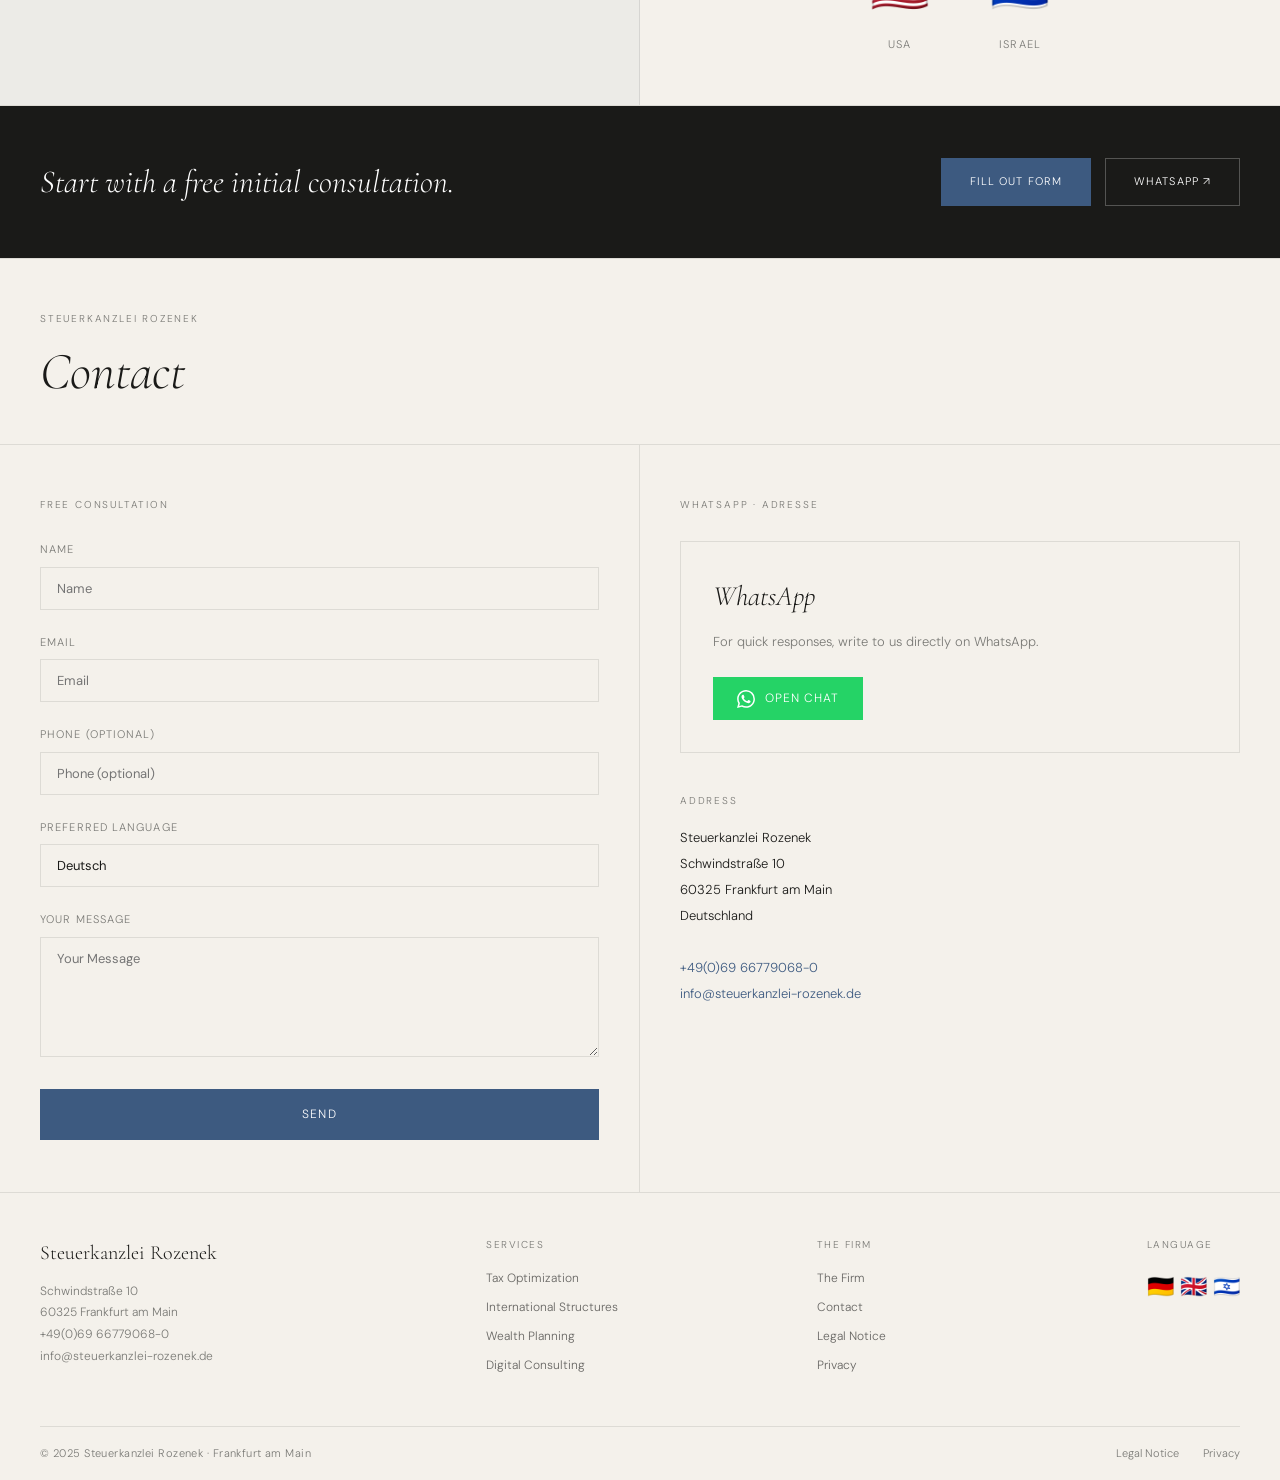
==== commit 9dc0bdbf: "style: add large serif section titles to improve visual separation between sections" ====
--- a/index.html
+++ b/index.html
@@ -49,8 +49,9 @@
     .quote-author { font-size: 11px; letter-spacing: .1em; text-transform: uppercase; color: rgba(255,255,255,.4); }
 
     /* ── Section head ── */
-    .section-head { padding: 44px 40px 0; border-top: 1px solid var(--line); }
-    .section-head-label { font-size: 10px; letter-spacing: .18em; text-transform: uppercase; color: var(--muted); }
+    .section-head { padding: 52px 40px 44px; border-top: 1px solid var(--line); border-bottom: 1px solid var(--line); }
+    .section-head-label { font-size: 10px; letter-spacing: .18em; text-transform: uppercase; color: var(--muted); margin-bottom: 16px; }
+    .section-head-title { font-family: var(--serif); font-size: 52px; font-weight: 300; font-style: italic; line-height: 1.1; }
 
     /* ── Services section ── */
     .services-list { padding: 0 40px; }
@@ -156,7 +157,8 @@
     @media (max-width: 860px) {
       .hero { grid-template-columns: 1fr; }
       .hero-right { display: none; }
-      .section-head { padding: 32px 20px 0; }
+      .section-head { padding: 36px 20px 32px; }
+      .section-head-title { font-size: 36px; }
       .services-list { padding: 0 20px; }
       .service-row { grid-template-columns: 1fr; gap: 14px; padding: 40px 0; }
       .service-row-num { font-size: 32px; }
@@ -249,7 +251,8 @@
 <!-- ═══ LEISTUNGEN ═══ -->
 <section id="services">
   <div class="section-head">
-    <p class="section-head-label reveal" data-i18n="services_label">Leistungen</p>
+    <p class="section-head-label reveal">Steuerkanzlei Rozenek</p>
+    <h2 class="section-head-title reveal" data-i18n="services_label">Leistungen</h2>
   </div>
   <div class="services-list">
     <div class="service-row reveal">
@@ -290,7 +293,8 @@
 <!-- ═══ KANZLEI ═══ -->
 <section id="about">
   <div class="section-head">
-    <p class="section-head-label reveal" data-i18n="about_label">Die Kanzlei</p>
+    <p class="section-head-label reveal">Steuerkanzlei Rozenek</p>
+    <h2 class="section-head-title reveal" data-i18n="about_label">Die Kanzlei</h2>
   </div>
   <div class="roy-section">
     <div class="roy-photo reveal">
@@ -353,6 +357,10 @@
 
 <!-- ═══ KONTAKT ═══ -->
 <section id="contact">
+  <div class="section-head">
+    <p class="section-head-label reveal">Steuerkanzlei Rozenek</p>
+    <h2 class="section-head-title reveal" data-i18n="nav_contact">Kontakt</h2>
+  </div>
   <div class="contact-grid">
     <div class="contact-form-col">
       <p class="contact-col-label reveal" data-i18n="nav_cta">Erstberatung</p>
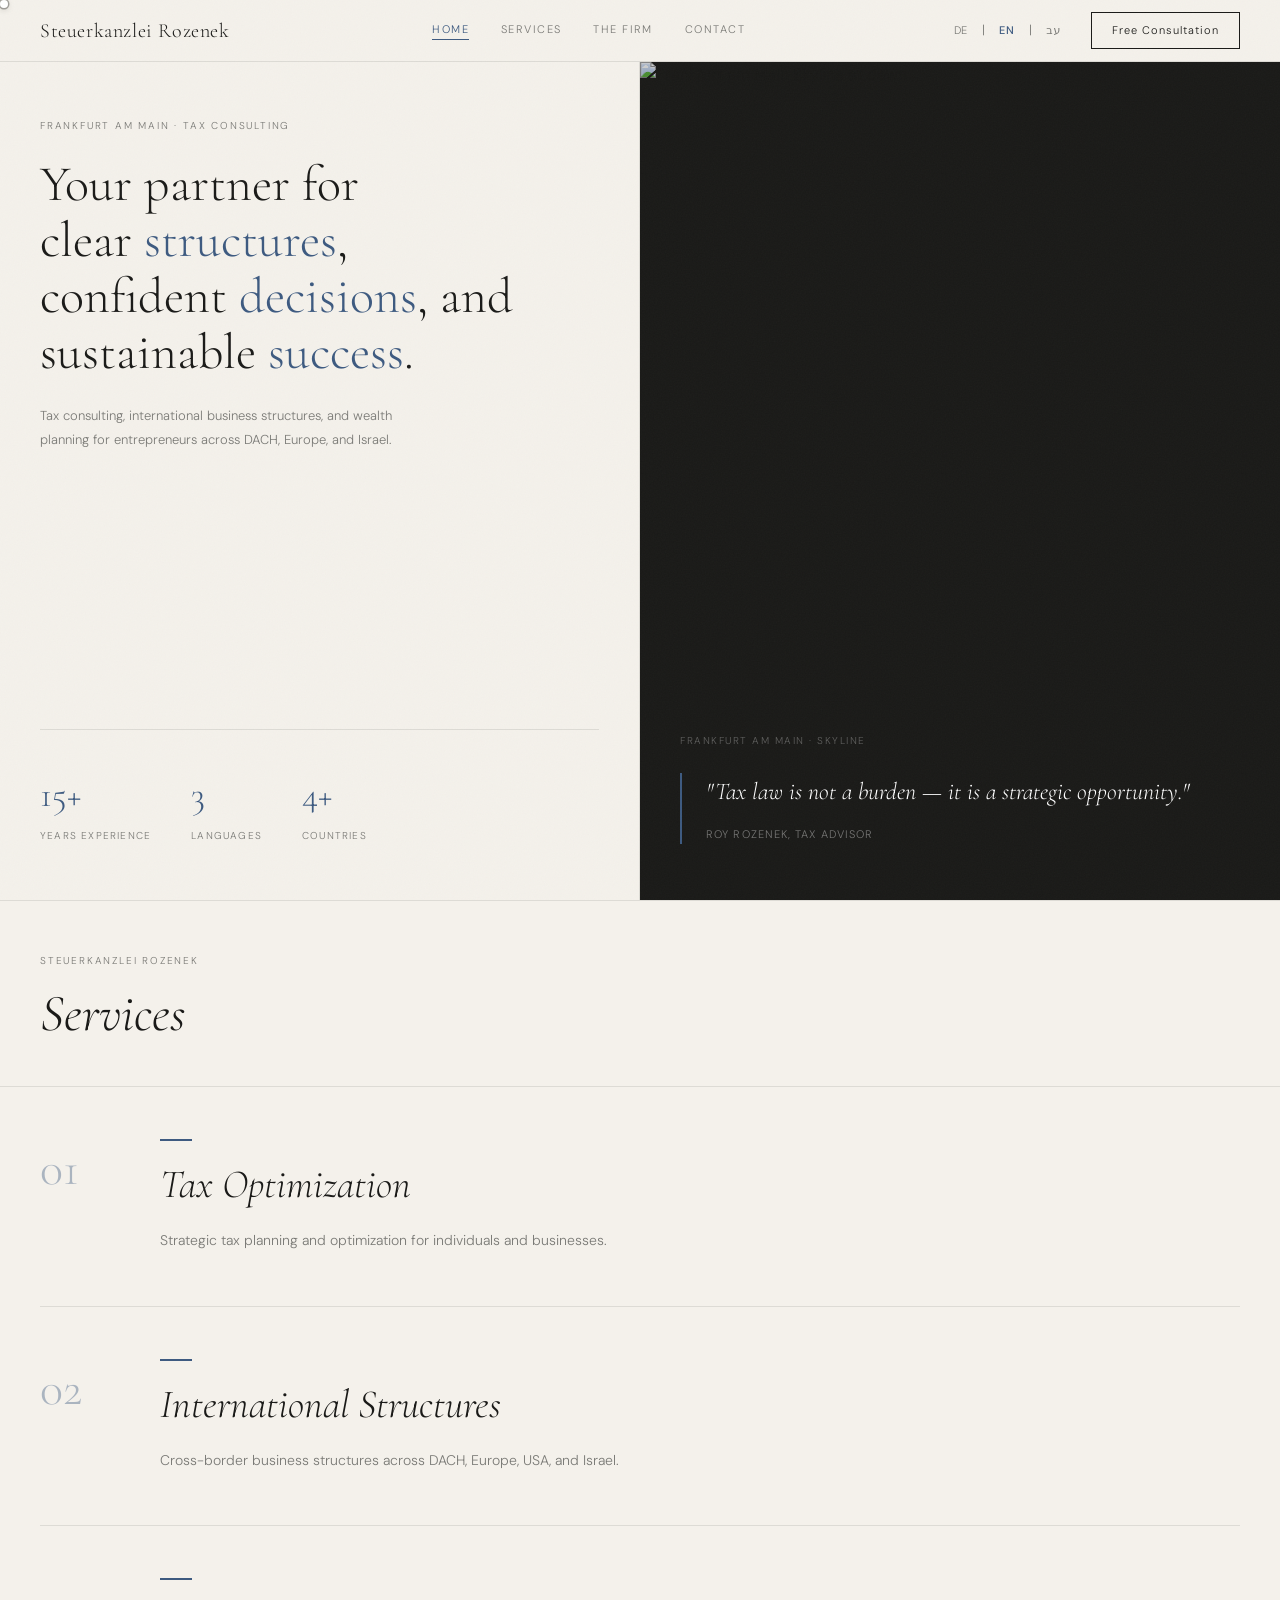
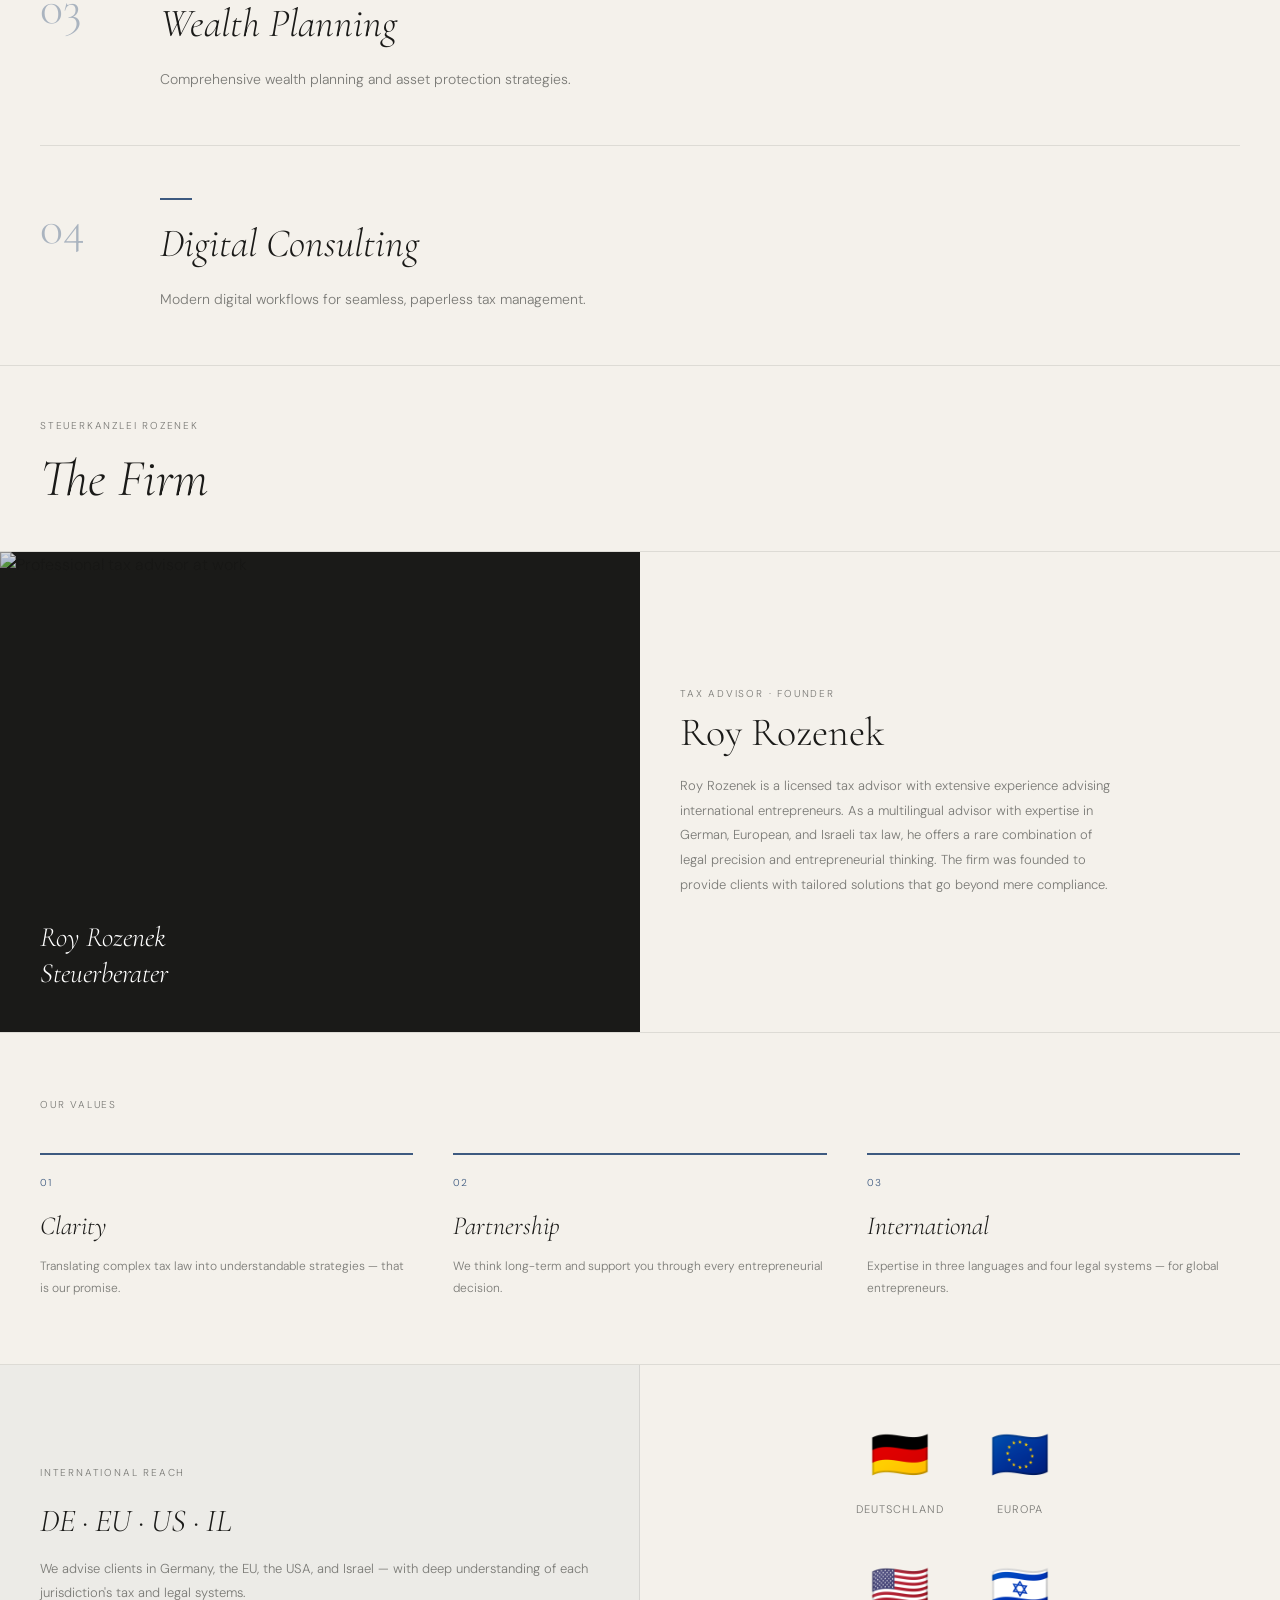
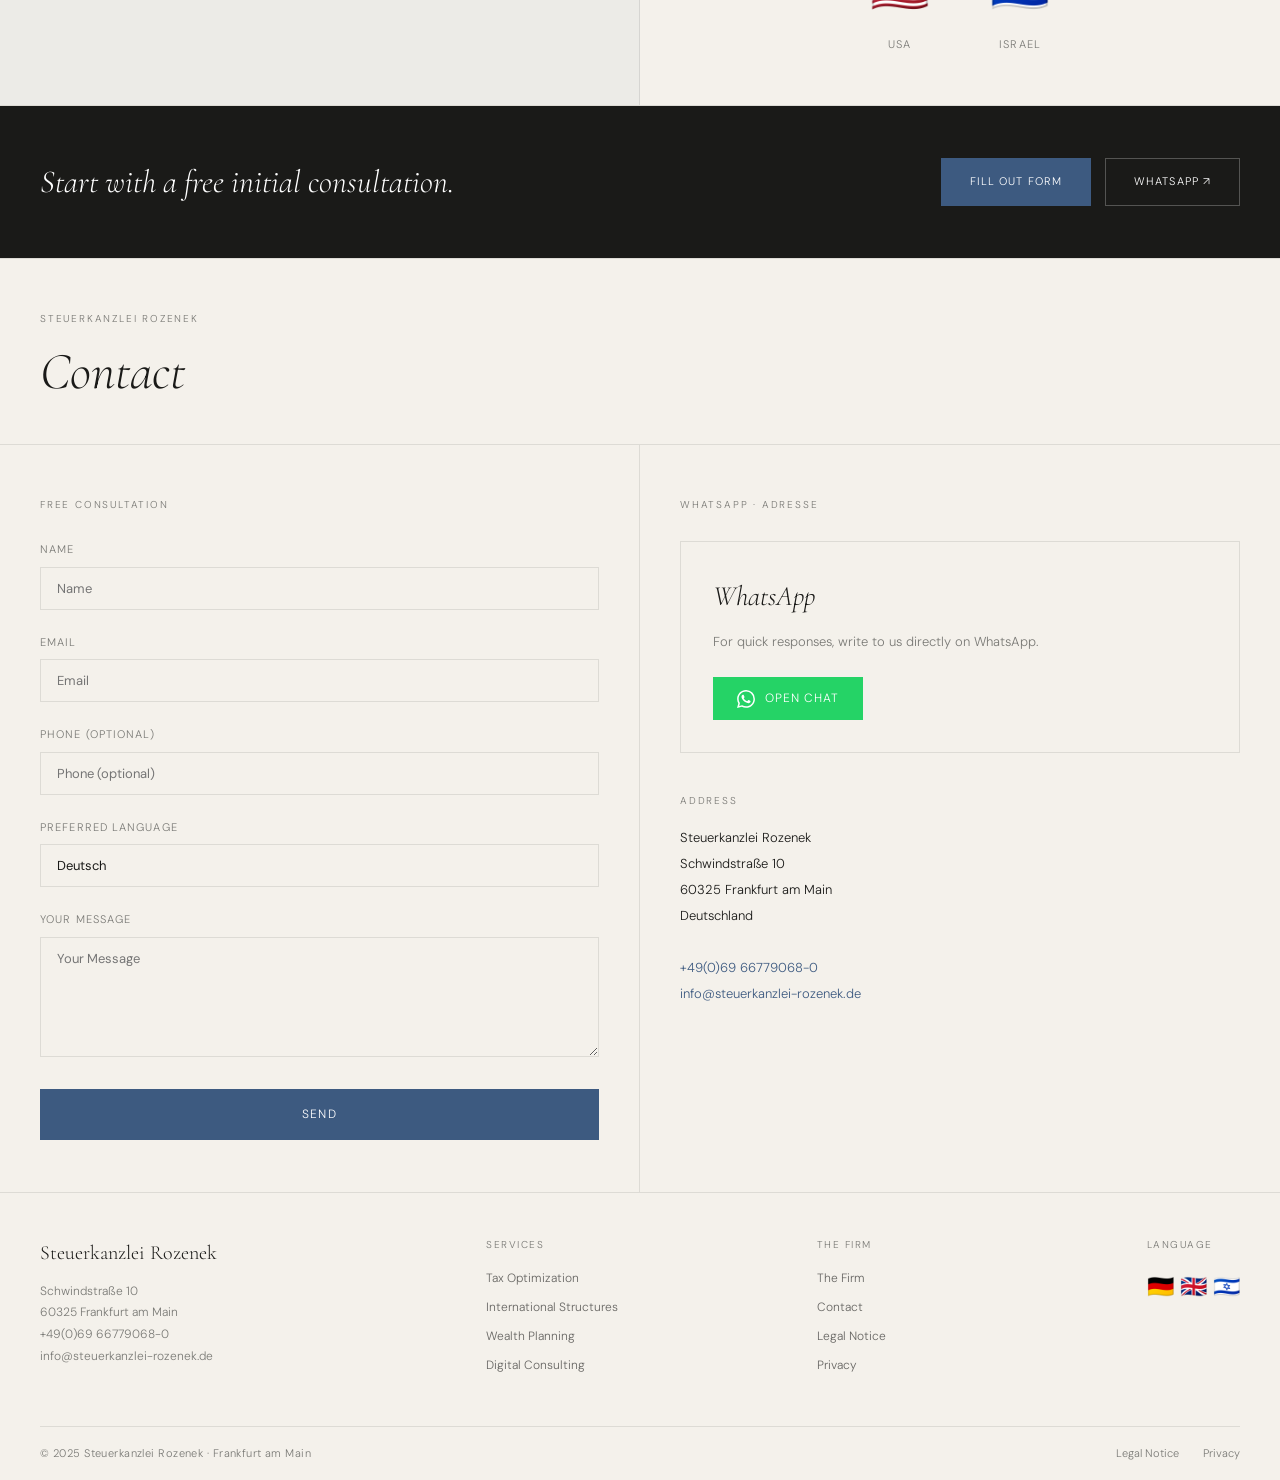
==== commit 4d5206f4: "fix: contain hero image compositing layer with explicit z-index:0 on hero-right" ====
--- a/index.html
+++ b/index.html
@@ -27,7 +27,7 @@
     .hero-right {
       background: var(--bg-dark); padding: 56px 40px;
       display: flex; flex-direction: column; justify-content: flex-end;
-      position: relative; overflow: hidden;
+      position: relative; overflow: hidden; z-index: 0;
     }
     .hero-right-img {
       position: absolute; inset: 0;
--- a/style.css
+++ b/style.css
@@ -52,12 +52,22 @@
   position: fixed; top: 0; left: 0;
   border-radius: 50%; pointer-events: none;
   z-index: 9999; will-change: transform;
-  mix-blend-mode: difference;
-}
-#cur-dot  { width: 7px;  height: 7px;  background: #fff; opacity: .9; transition: width .22s, height .22s, opacity .22s; }
-#cur-ring { width: 36px; height: 36px; border: 1px solid #fff; opacity: .5; transition: width .3s, height .3s, opacity .3s; }
-body.hovering #cur-dot  { width: 11px; height: 11px; opacity: 1; }
-body.hovering #cur-ring { width: 48px; height: 48px; opacity: .7; }
+}
+#cur-dot  {
+  width: 8px; height: 8px; background: #fff;
+  box-shadow: 0 0 0 1.5px rgba(26,26,24,.35), 0 2px 6px rgba(0,0,0,.15);
+  opacity: 1;
+  transition: width .22s, height .22s, opacity .22s;
+}
+#cur-ring {
+  width: 36px; height: 36px;
+  border: 1.5px solid rgba(255,255,255,.8);
+  box-shadow: 0 0 0 1px rgba(26,26,24,.22);
+  opacity: .65;
+  transition: width .3s, height .3s, opacity .3s;
+}
+body.hovering #cur-dot  { width: 12px; height: 12px; }
+body.hovering #cur-ring { width: 48px; height: 48px; opacity: .8; }
 
 /* ── Scroll Reveals ── */
 .reveal {
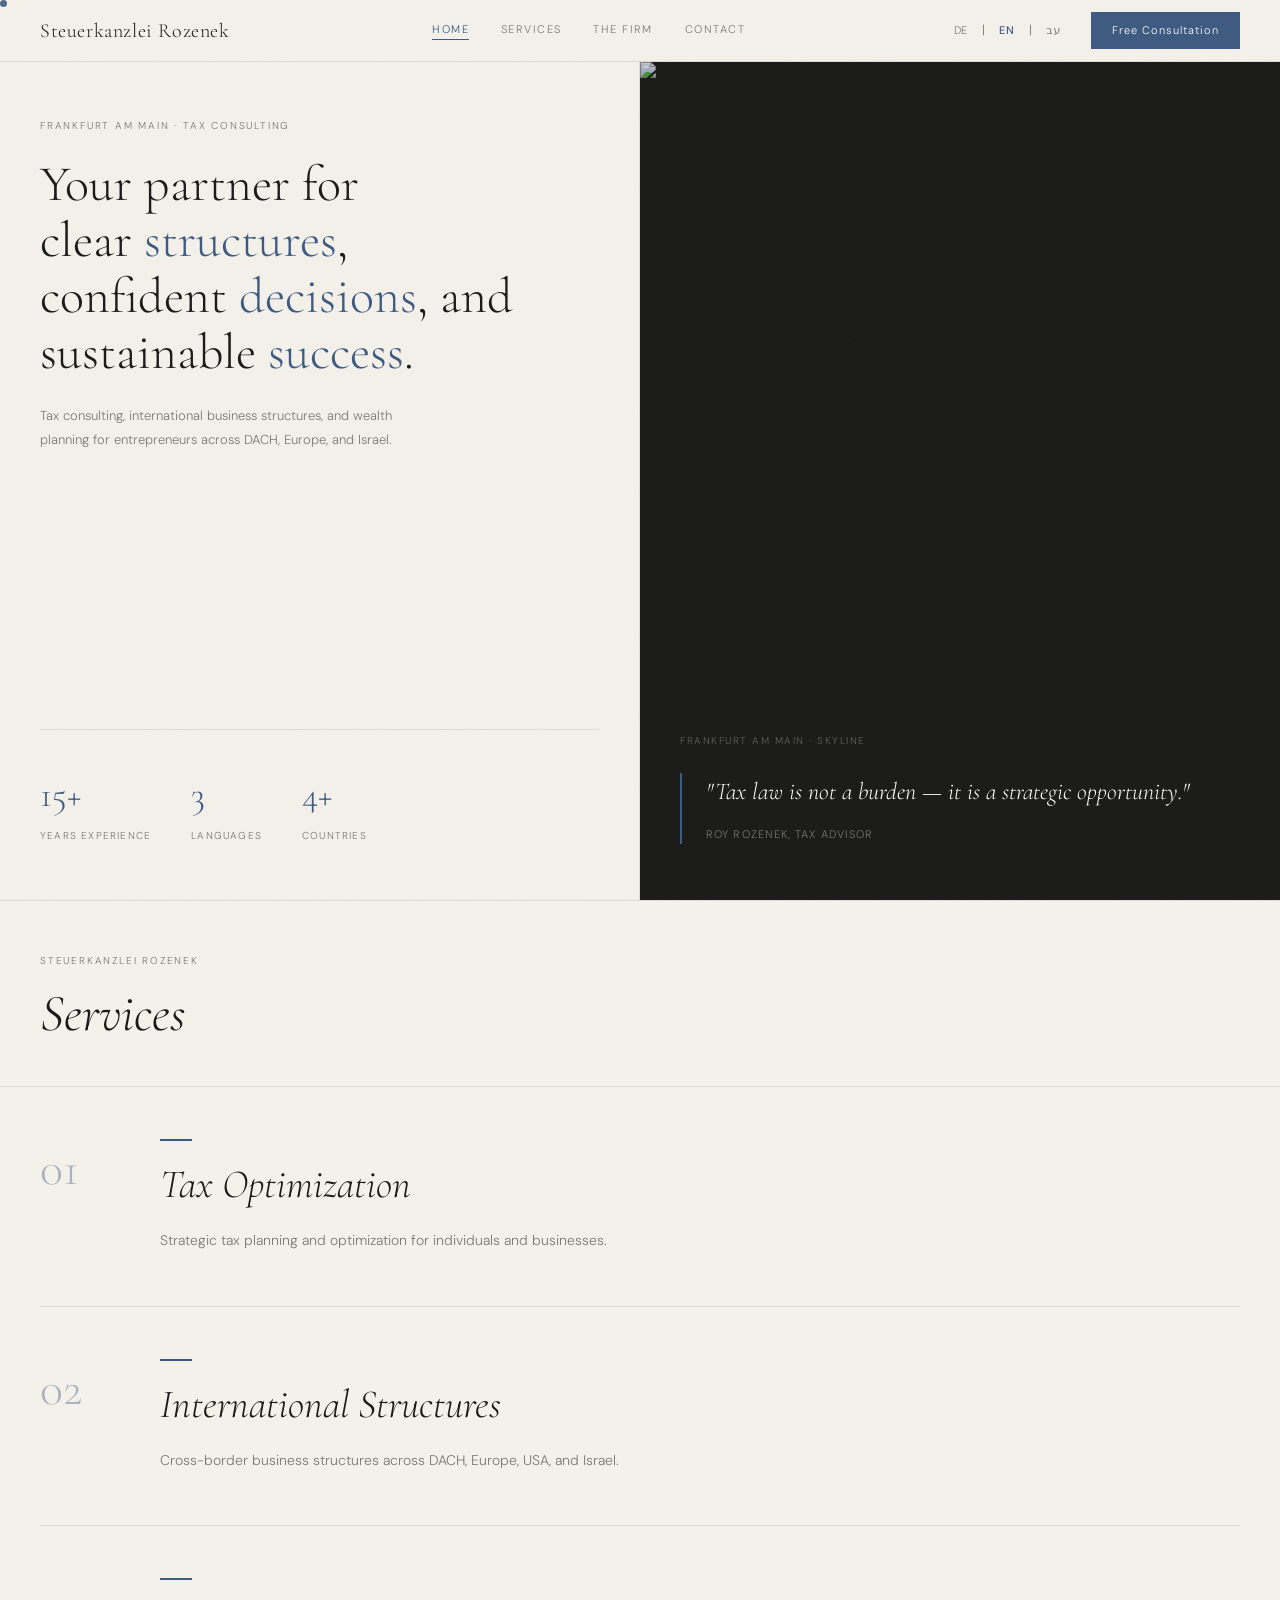
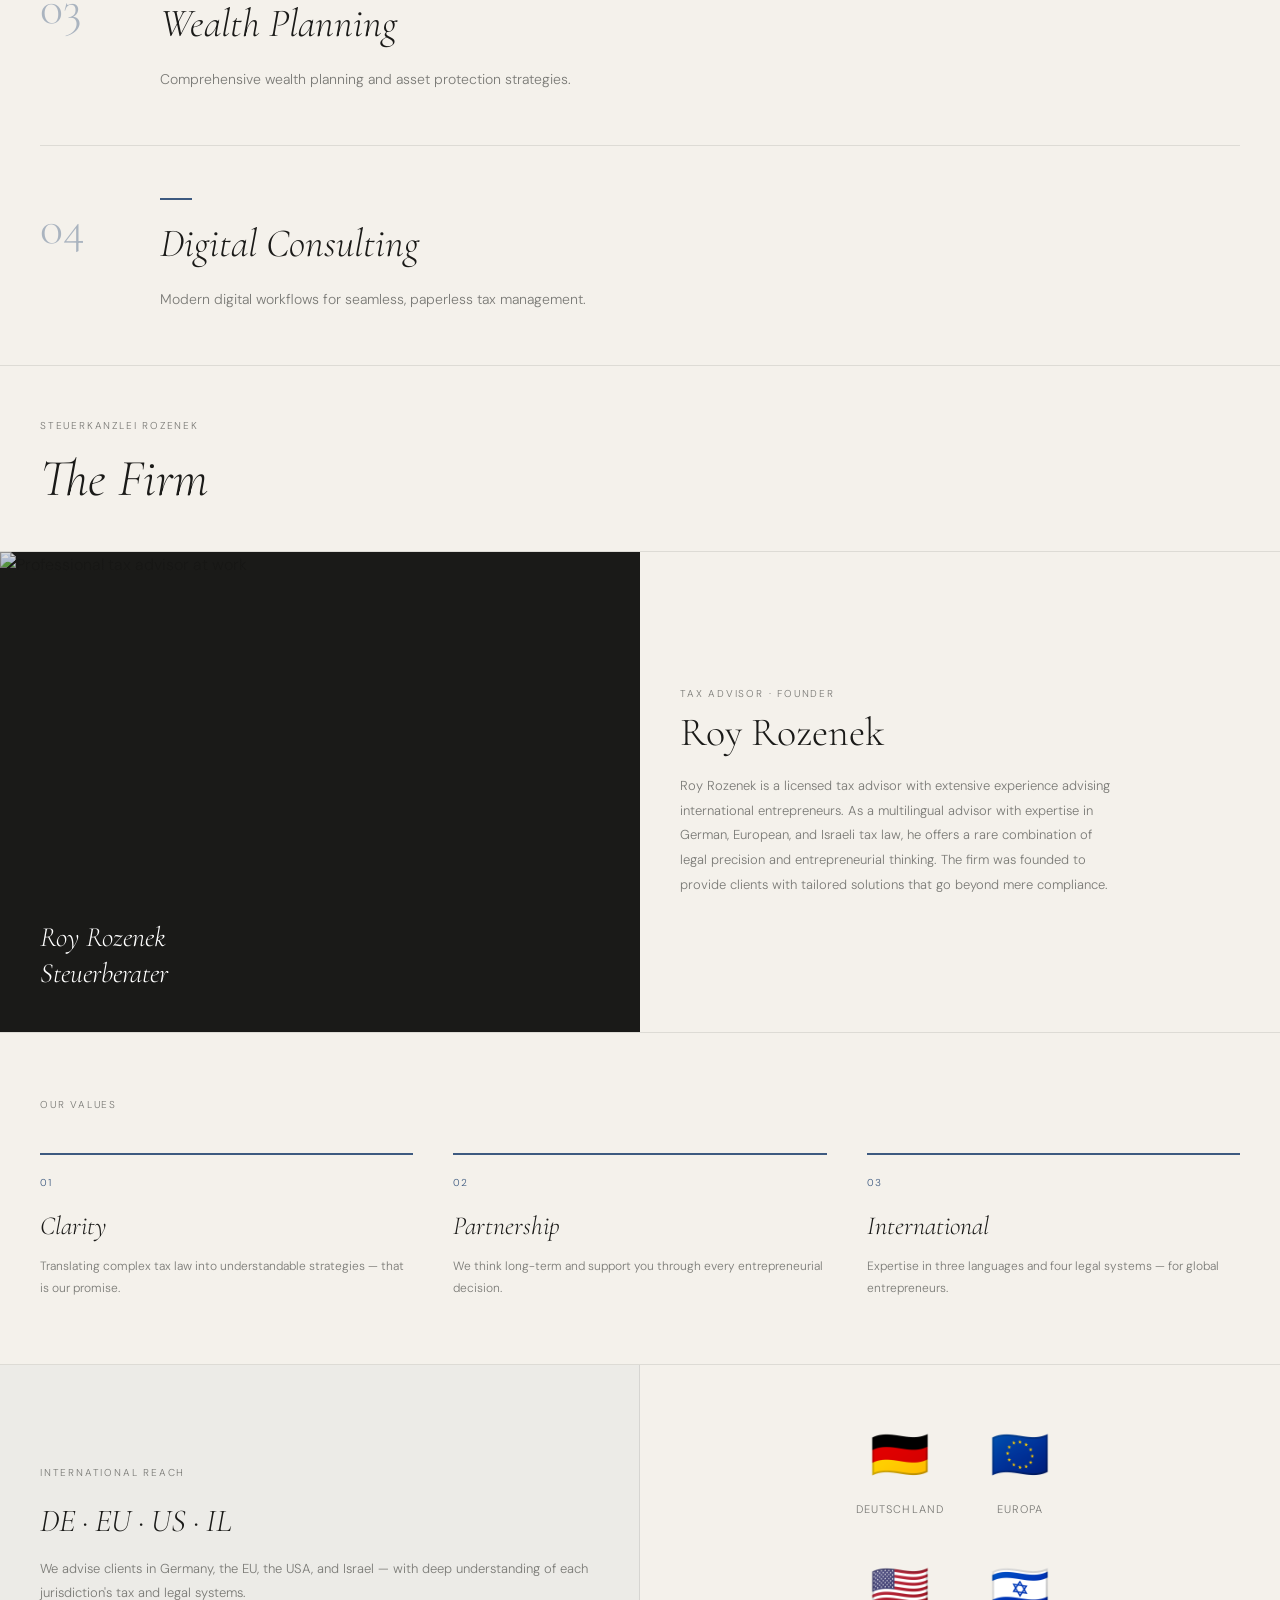
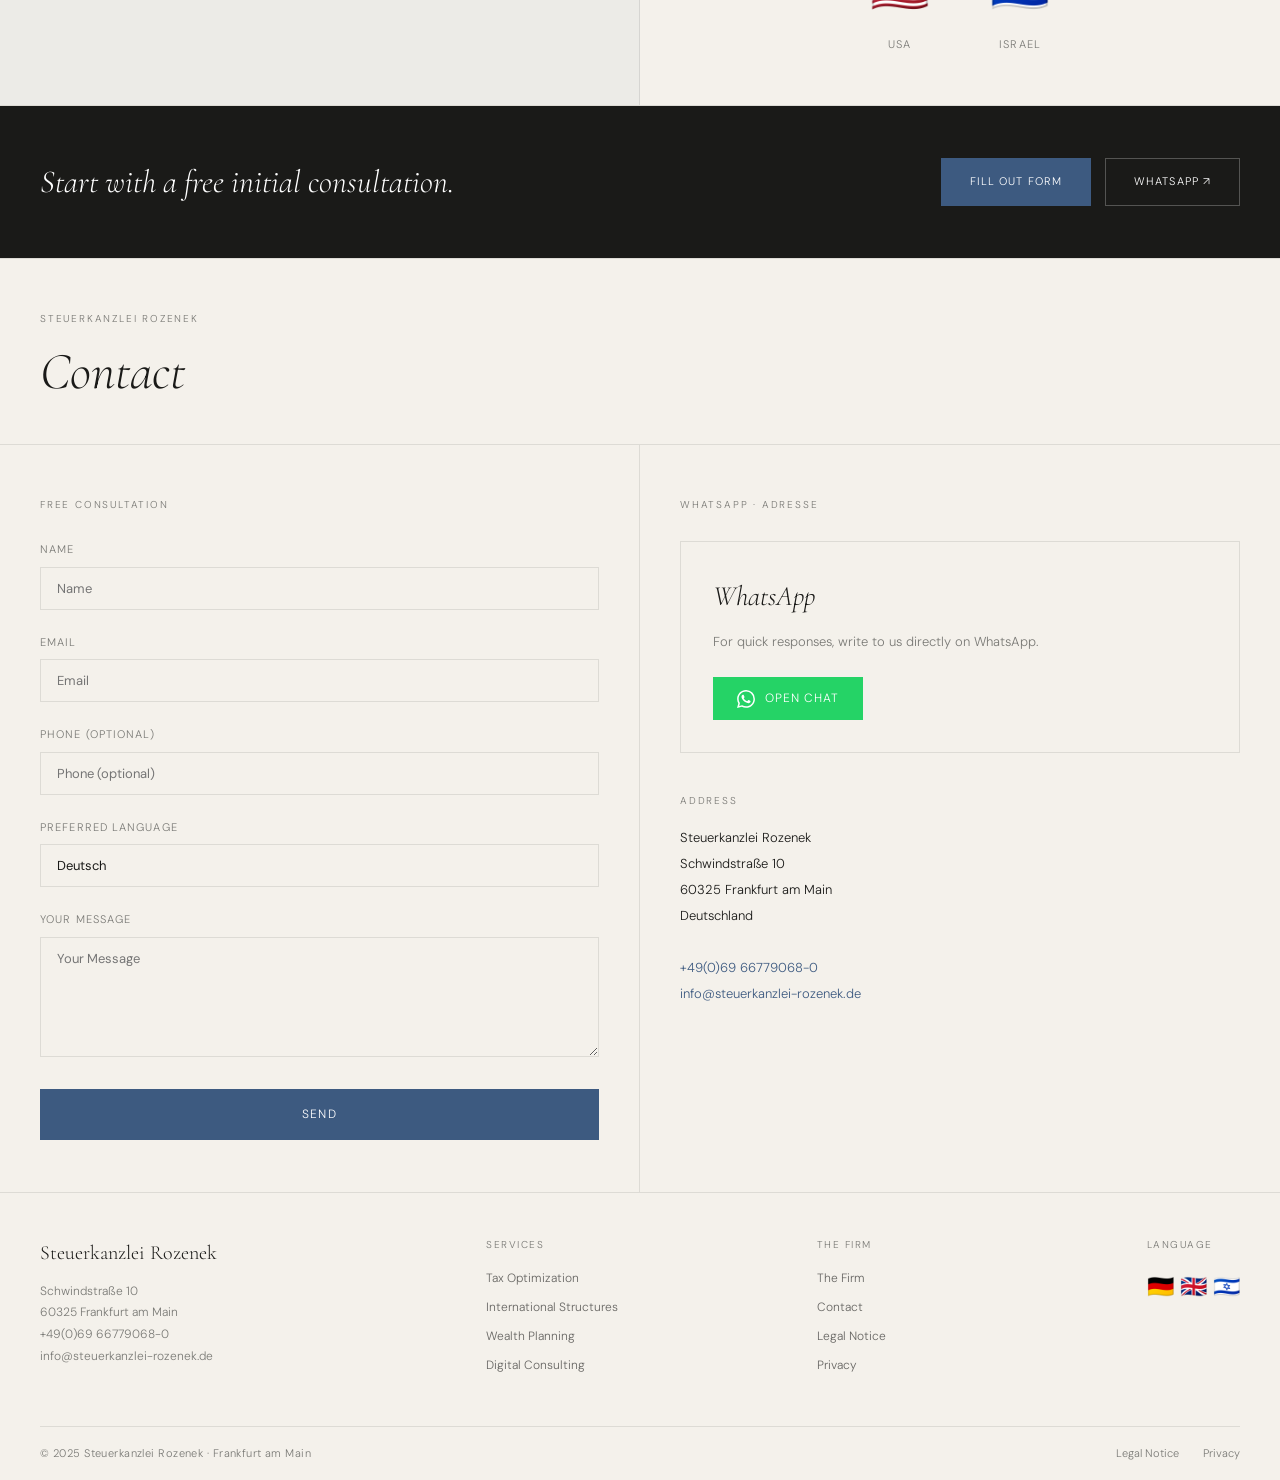
==== commit 9f52fd2e: "feat: show hero image on mobile as full-bleed banner Instead of hiding the Frankfurt skyline on mobi" ====
--- a/index.html
+++ b/index.html
@@ -155,8 +155,10 @@
 
     /* ── Responsive ── */
     @media (max-width: 860px) {
-      .hero { grid-template-columns: 1fr; }
-      .hero-right { display: none; }
+      .hero       { grid-template-columns: 1fr; min-height: unset; }
+      .hero-right { display: flex; order: -1; min-height: 300px; padding: 24px 20px; }
+      .hero-left  { padding: 36px 20px; border-right: none; }
+      .quote-text { font-size: 18px; }
       .section-head { padding: 36px 20px 32px; }
       .section-head-title { font-size: 36px; }
       .services-list { padding: 0 20px; }
--- a/style.css
+++ b/style.css
@@ -4,7 +4,11 @@
 
 /* ── Reset ── */
 *, *::before, *::after { box-sizing: border-box; margin: 0; padding: 0; }
-html { scroll-behavior: smooth; scroll-padding-top: calc(var(--nav-h) + 16px); }
+html {
+  scroll-behavior: smooth;
+  scroll-padding-top: calc(var(--nav-h) + 16px);
+  overflow-x: hidden; /* here instead of body — avoids iOS Safari fixed-positioning bug */
+}
 img  { display: block; max-width: 100%; }
 a    { color: inherit; text-decoration: none; }
 button { border: none; background: none; cursor: pointer; font: inherit; }
@@ -29,12 +33,13 @@
   font-family: var(--sans);
   font-weight: 300;
   line-height: 1.6;
-  overflow-x: hidden;
+  padding-top: var(--nav-h);
   animation: pgIn .28s ease-out both;
 }
 @keyframes pgIn {
-  from { opacity: 0; transform: translateY(4px); }
-  to   { opacity: 1; transform: none; }
+  /* opacity-only: no transform on body avoids breaking position:fixed on iOS Safari */
+  from { opacity: 0; }
+  to   { opacity: 1; }
 }
 
 /* Grain overlay */
@@ -53,21 +58,12 @@
   border-radius: 50%; pointer-events: none;
   z-index: 9999; will-change: transform;
 }
-#cur-dot  {
-  width: 8px; height: 8px; background: #fff;
-  box-shadow: 0 0 0 1.5px rgba(26,26,24,.35), 0 2px 6px rgba(0,0,0,.15);
-  opacity: 1;
-  transition: width .22s, height .22s, opacity .22s;
-}
-#cur-ring {
-  width: 36px; height: 36px;
-  border: 1.5px solid rgba(255,255,255,.8);
-  box-shadow: 0 0 0 1px rgba(26,26,24,.22);
-  opacity: .65;
-  transition: width .3s, height .3s, opacity .3s;
-}
-body.hovering #cur-dot  { width: 12px; height: 12px; }
-body.hovering #cur-ring { width: 48px; height: 48px; opacity: .8; }
+#cur-dot  { width: 7px;  height: 7px;  background: var(--accent); opacity: .9; transition: width .22s, height .22s, opacity .22s, background .25s; }
+#cur-ring { width: 36px; height: 36px; border: 1px solid var(--accent); opacity: .5; transition: width .3s, height .3s, opacity .3s, border-color .25s; }
+body.hovering #cur-dot  { width: 11px; height: 11px; opacity: 1; }
+body.hovering #cur-ring { width: 48px; height: 48px; opacity: .7; }
+body.cursor-dark #cur-dot  { background: #fff; }
+body.cursor-dark #cur-ring { border-color: rgba(255,255,255,.8); }
 
 /* ── Scroll Reveals ── */
 .reveal {
@@ -91,8 +87,11 @@
   display: flex; align-items: center; justify-content: space-between;
   padding: 0 40px; height: var(--nav-h);
   border-bottom: 1px solid var(--line);
-  background: var(--bg);
-  position: sticky; top: 0; z-index: 100;
+  background-color: #F4F1EB; /* fallback for iOS CSS-var resolution */
+  background-color: var(--bg);
+  position: fixed; top: 0; left: 0; right: 0; z-index: 100;
+  -webkit-backface-visibility: hidden;
+  backface-visibility: hidden;
   transition: box-shadow .25s, border-bottom-color .25s;
 }
 nav.scrolled { box-shadow: 0 2px 20px rgba(26,26,24,.07); border-bottom-color: rgba(26,26,24,.18); }
@@ -134,11 +133,12 @@
 .lang-sep { color: var(--muted); font-size: 13px; }
 
 .nav-cta {
-  border: 1px solid var(--text); padding: 9px 20px;
-  font-size: 11px; letter-spacing: .09em; color: var(--text);
-  transition: background .2s, color .2s; white-space: nowrap;
-}
-.nav-cta:hover { background: var(--accent); border-color: var(--accent); color: #fff; }
+  border: 1px solid var(--accent); padding: 9px 20px;
+  font-size: 11px; letter-spacing: .09em; color: #fff;
+  background: var(--accent);
+  transition: background .2s, border-color .2s; white-space: nowrap;
+}
+.nav-cta:hover { background: #2e4460; border-color: #2e4460; }
 
 /* Burger */
 .burger { display: none; flex-direction: column; gap: 5px; padding: 4px; }
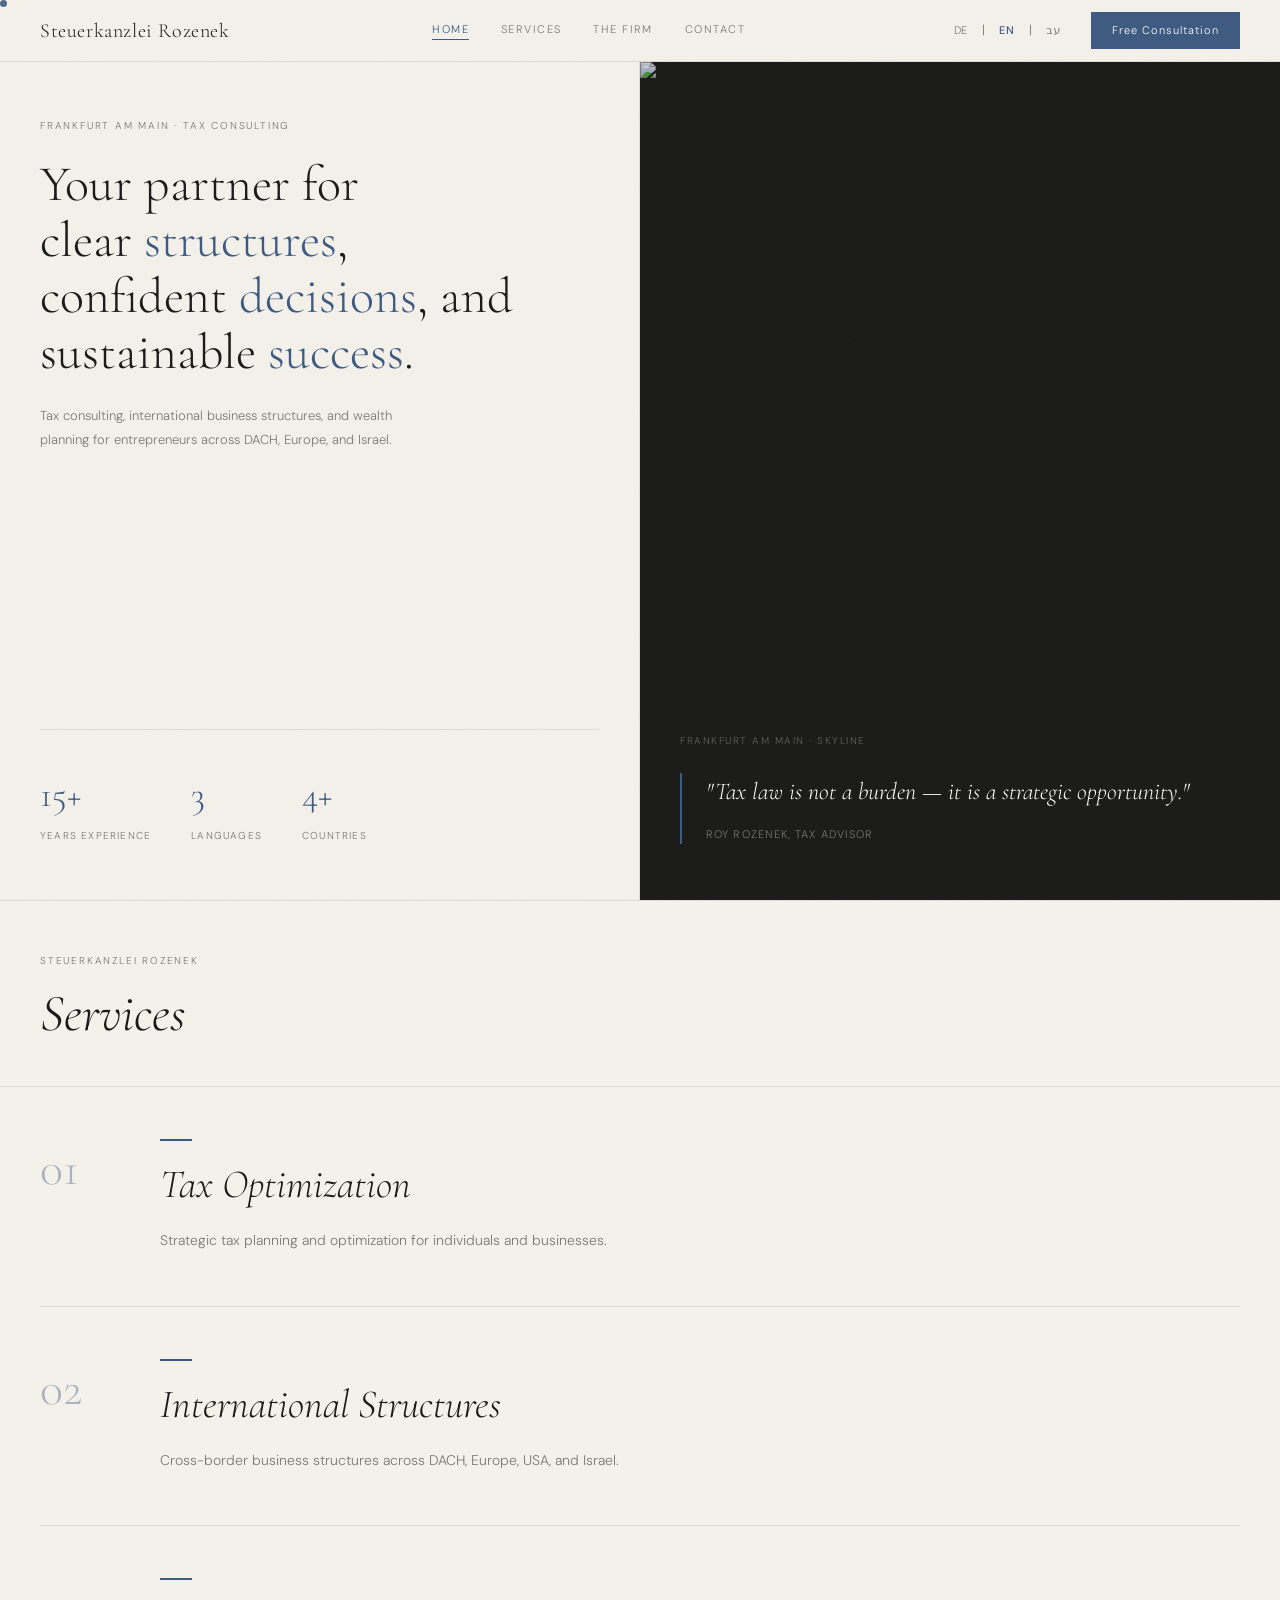
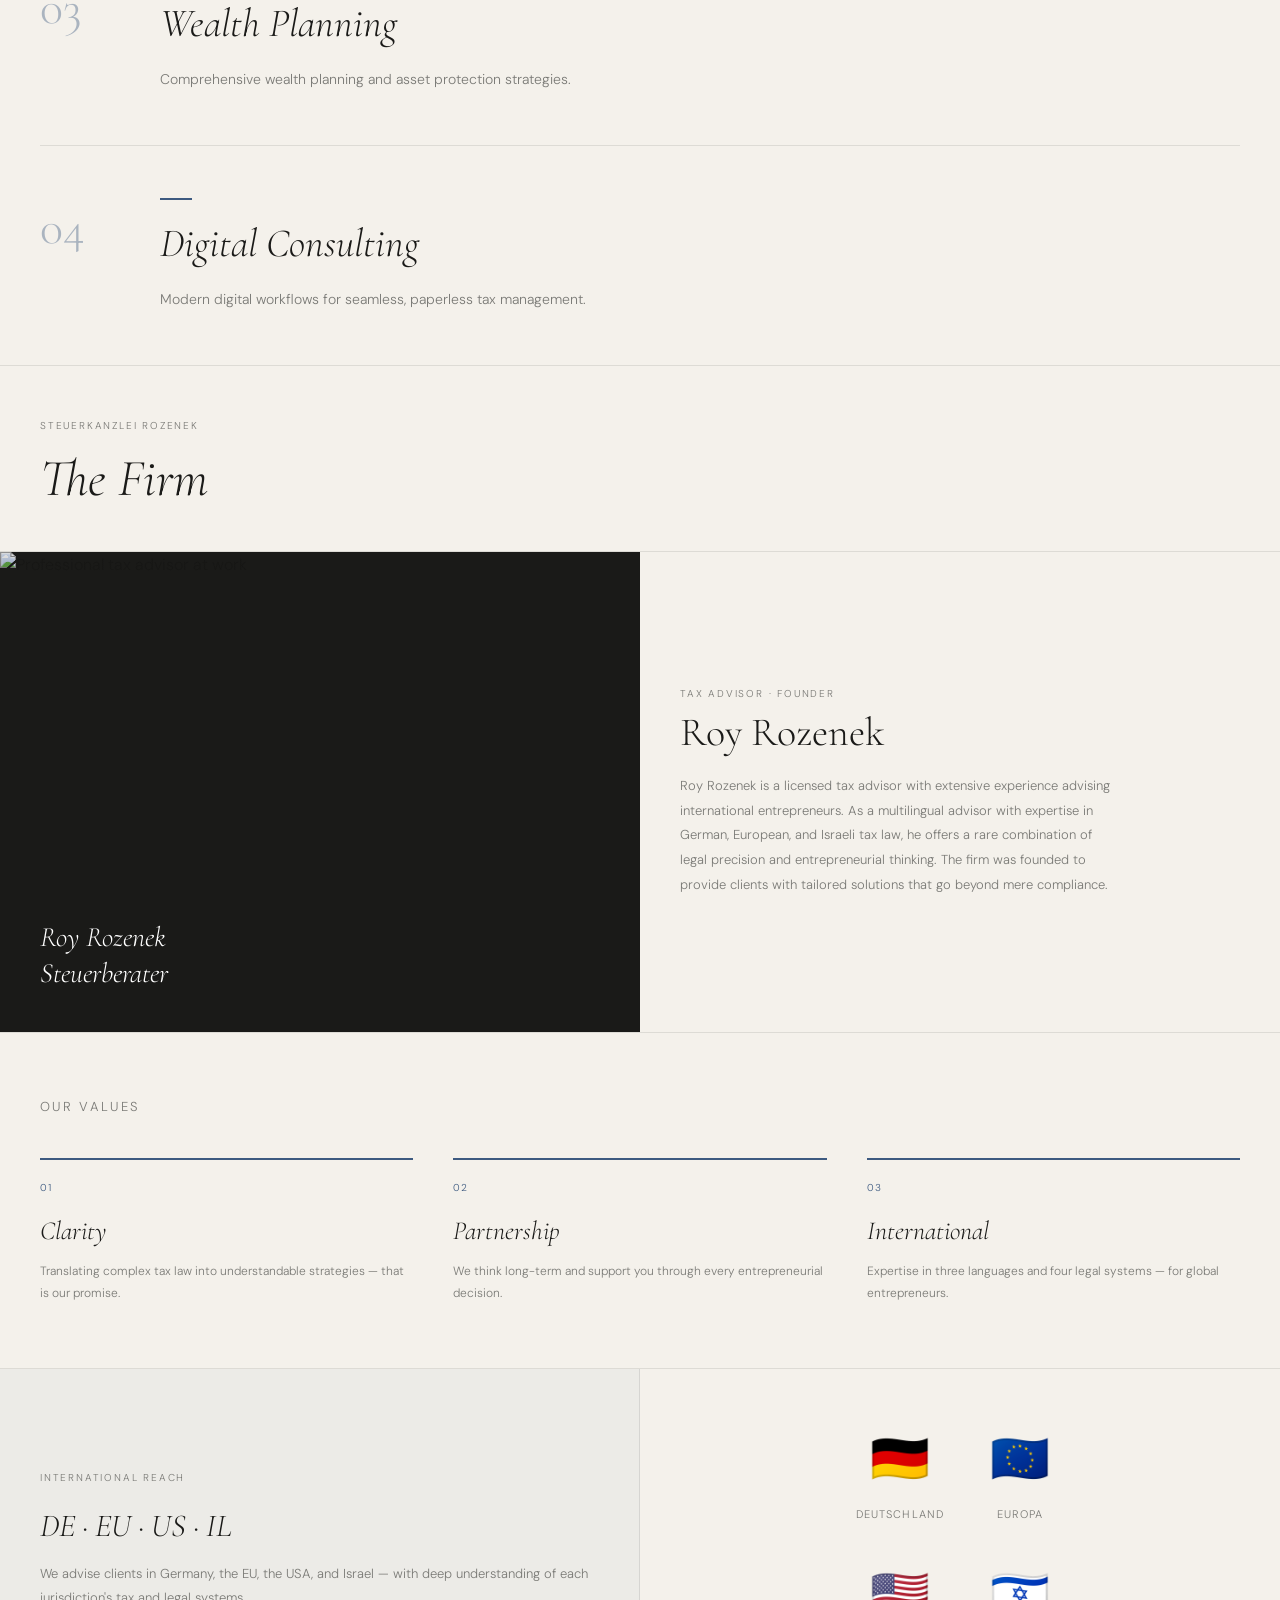
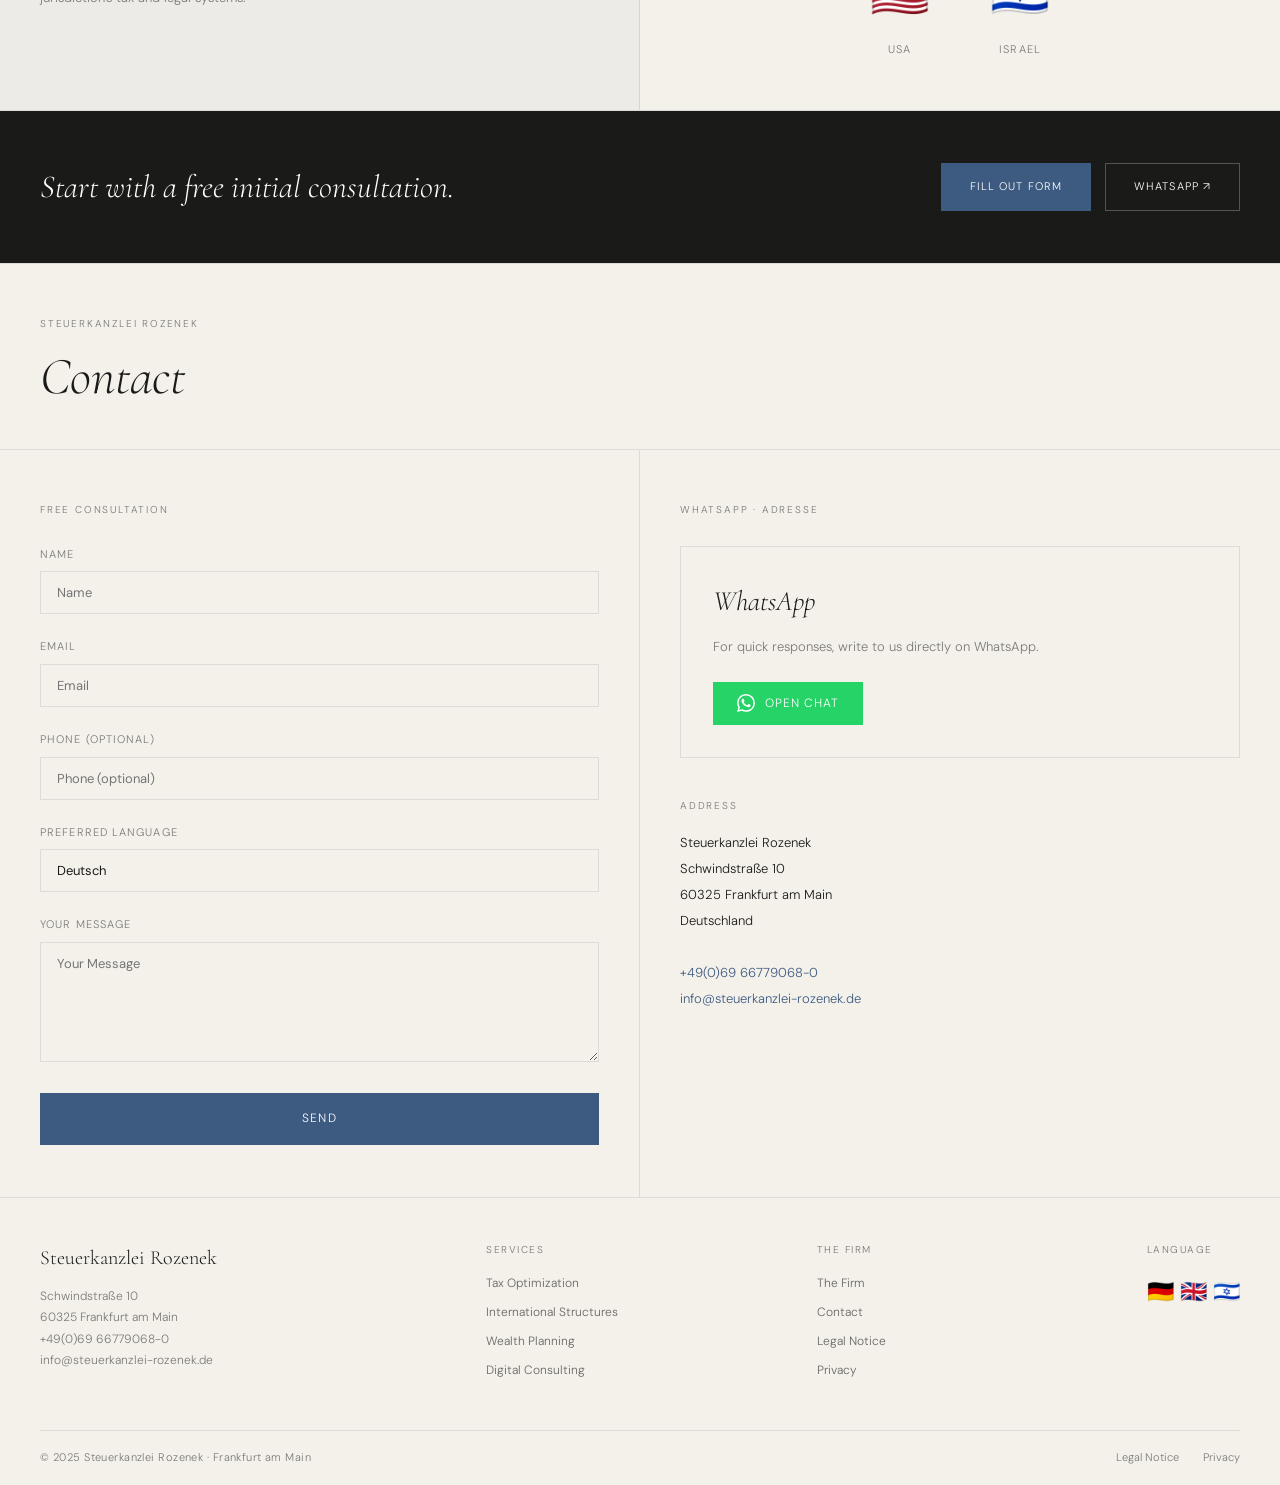
==== commit 951d096c: "style: increase values section label from 10px to 13px Co-Authored-By: Claude Sonnet 4.6 <noreply@an" ====
--- a/index.html
+++ b/index.html
@@ -93,7 +93,7 @@
     .roy-name { font-family: var(--serif); font-size: 40px; font-weight: 300; margin-bottom: 20px; line-height: 1.1; }
     .roy-bio-text { font-size: 13px; color: var(--muted); line-height: 1.9; max-width: 440px; }
     .values-section { padding: 64px 40px; border-bottom: 1px solid var(--line); }
-    .values-label { font-size: 10px; letter-spacing: .18em; text-transform: uppercase; color: var(--muted); margin-bottom: 40px; }
+    .values-label { font-size: 13px; letter-spacing: .18em; text-transform: uppercase; color: var(--muted); margin-bottom: 40px; }
     .values-grid { display: grid; grid-template-columns: repeat(3, 1fr); gap: 40px; }
     .value-item { border-top: 2px solid var(--accent); padding-top: 20px; }
     .value-num { font-size: 10px; color: var(--accent); letter-spacing: .1em; margin-bottom: 14px; }
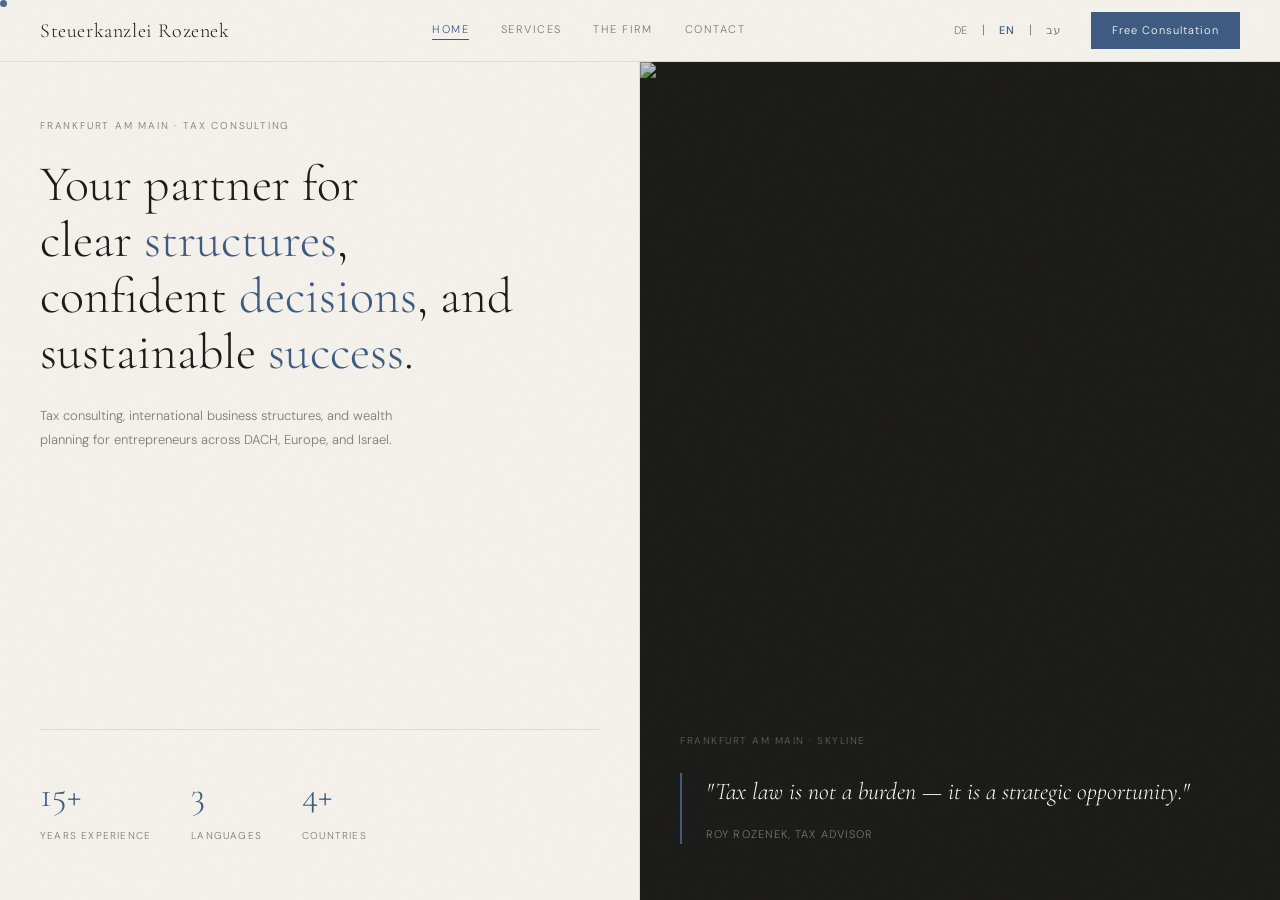
==== commit bff232c4: "fix: eliminate iOS Safari nav bug via scrollable #page container Root cause: iOS Safari has an unfix" ====
--- a/index.html
+++ b/index.html
@@ -155,10 +155,19 @@
 
     /* ── Responsive ── */
     @media (max-width: 860px) {
-      .hero       { grid-template-columns: 1fr; min-height: unset; }
-      .hero-right { display: flex; order: -1; min-height: 300px; padding: 24px 20px; }
-      .hero-left  { padding: 36px 20px; border-right: none; }
-      .quote-text { font-size: 18px; }
+      .hero        { grid-template-columns: 1fr; min-height: unset; position: relative; }
+      .hero-right  { display: flex; position: absolute; inset: 0; min-height: unset; padding: 24px 20px; }
+      .hero-right .quote-block { display: none; }
+      .hero-right .hero-img-label { display: none; }
+      .hero-right-overlay { background: rgba(26,26,24,.68); }
+      .hero-left   { position: relative; z-index: 1; padding: 40px 20px; border-right: none; }
+      .hero-label  { color: rgba(255,255,255,.5); }
+      .hero-title  { color: #fff; }
+      .hero-title .kw { color: #93b4d6; }
+      .hero-subtitle { color: rgba(255,255,255,.62); }
+      .hero-stats  { border-top-color: rgba(255,255,255,.12); }
+      .stat-num    { color: #93b4d6; }
+      .stat-label  { color: rgba(255,255,255,.42); }
       .section-head { padding: 36px 20px 32px; }
       .section-head-title { font-size: 36px; }
       .services-list { padding: 0 20px; }
@@ -218,6 +227,8 @@
     <button data-lang="he">עב</button>
   </div>
 </div>
+
+<div id="page">
 
 <!-- ═══ HOME ═══ -->
 <section id="home" class="hero">
@@ -478,5 +489,7 @@
     });
   }
 </script>
+
+</div><!-- #page -->
 </body>
 </html>
--- a/style.css
+++ b/style.css
@@ -4,11 +4,7 @@
 
 /* ── Reset ── */
 *, *::before, *::after { box-sizing: border-box; margin: 0; padding: 0; }
-html {
-  scroll-behavior: smooth;
-  scroll-padding-top: calc(var(--nav-h) + 16px);
-  overflow-x: hidden; /* here instead of body — avoids iOS Safari fixed-positioning bug */
-}
+html { height: 100%; overflow: hidden; }
 img  { display: block; max-width: 100%; }
 a    { color: inherit; text-decoration: none; }
 button { border: none; background: none; cursor: pointer; font: inherit; }
@@ -28,18 +24,28 @@
 
 /* ── Base ── */
 body {
+  height: 100%;
+  overflow: hidden; /* body never scrolls — #page handles scroll, fixing iOS Safari nav bug */
   background: var(--bg);
   color: var(--text);
   font-family: var(--sans);
   font-weight: 300;
   line-height: 1.6;
-  padding-top: var(--nav-h);
   animation: pgIn .28s ease-out both;
 }
 @keyframes pgIn {
-  /* opacity-only: no transform on body avoids breaking position:fixed on iOS Safari */
   from { opacity: 0; }
   to   { opacity: 1; }
+}
+
+/* ── Scroll container ── */
+#page {
+  height: 100%;
+  overflow-y: auto;
+  -webkit-overflow-scrolling: touch;
+  scroll-behavior: smooth;
+  scroll-padding-top: calc(var(--nav-h) + 16px);
+  padding-top: var(--nav-h);
 }
 
 /* Grain overlay */
@@ -90,6 +96,8 @@
   background-color: #F4F1EB; /* fallback for iOS CSS-var resolution */
   background-color: var(--bg);
   position: fixed; top: 0; left: 0; right: 0; z-index: 100;
+  -webkit-transform: translate3d(0,0,0);
+  transform: translate3d(0,0,0);
   -webkit-backface-visibility: hidden;
   backface-visibility: hidden;
   transition: box-shadow .25s, border-bottom-color .25s;
